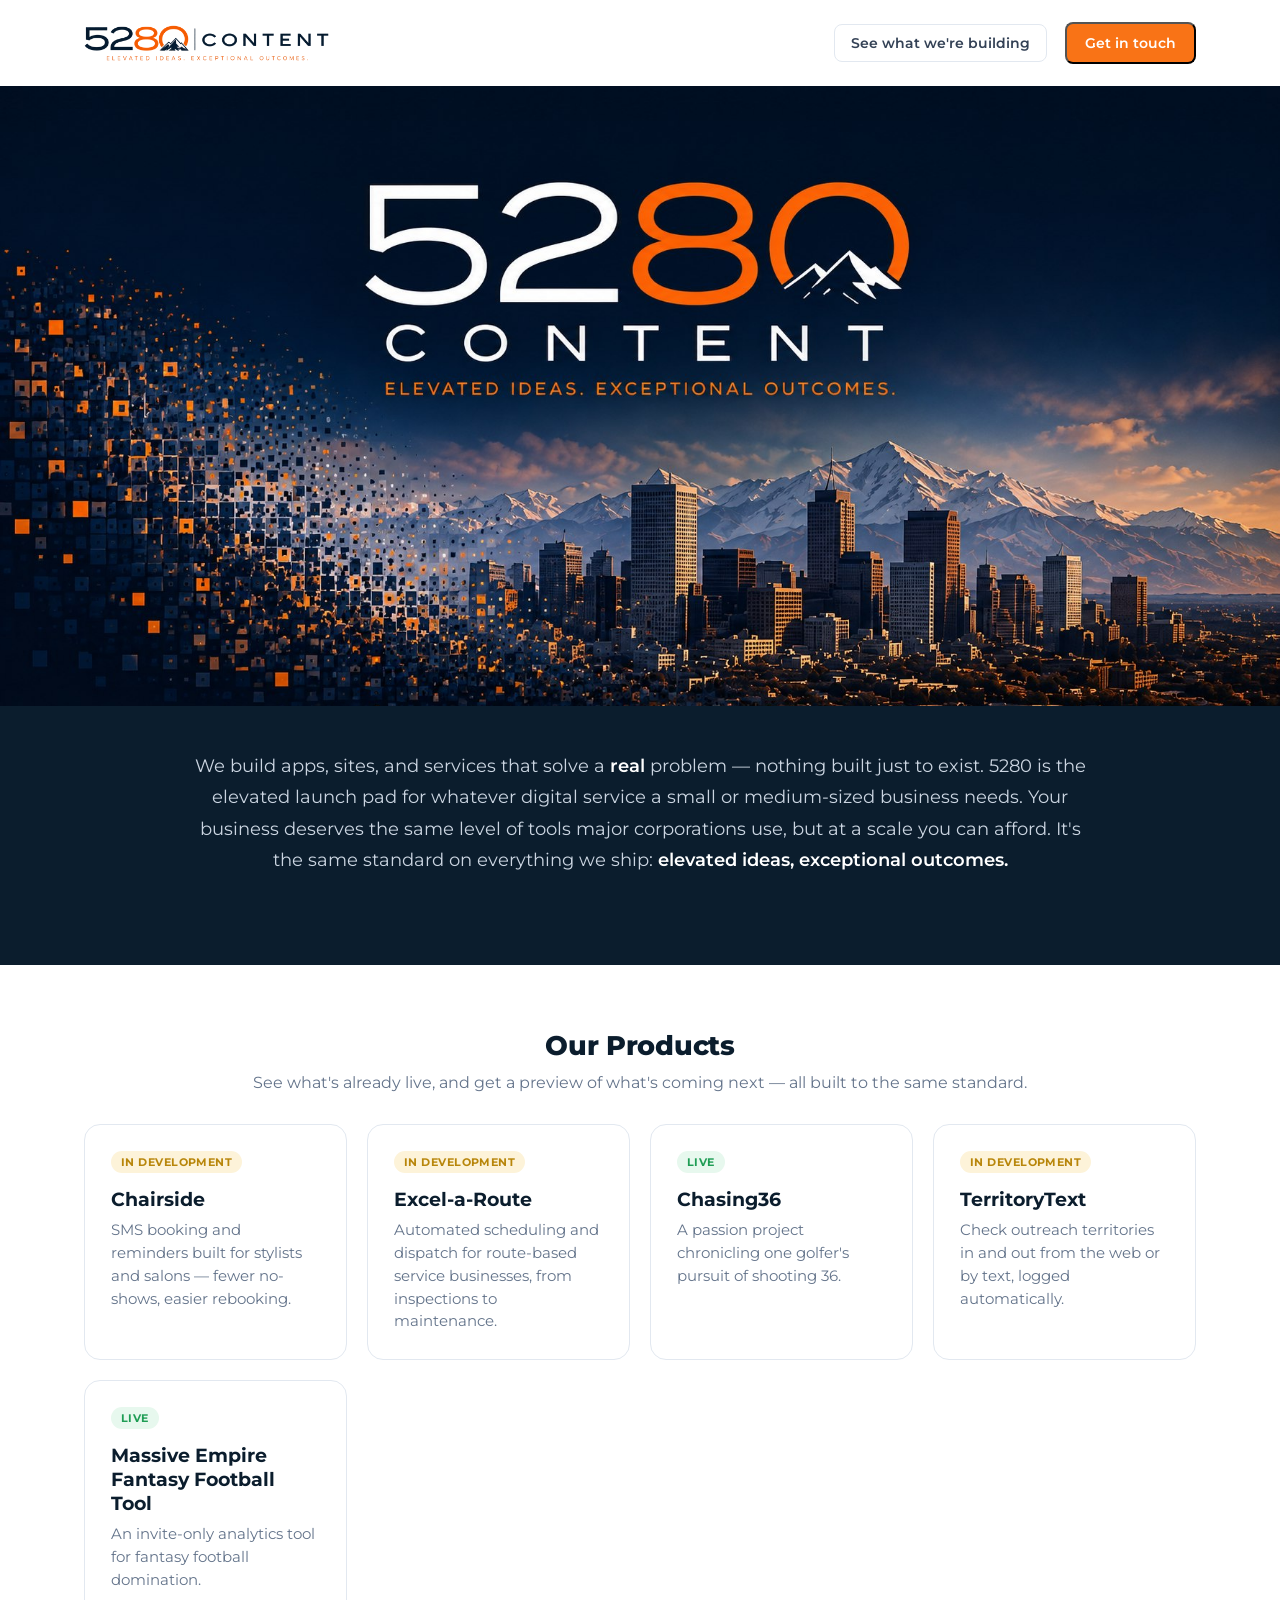
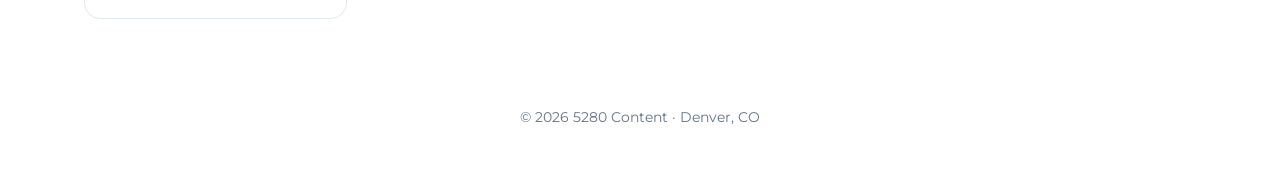
==== index.html @ d6ccccfb "Add files via upload" ====
<!DOCTYPE html>
<html lang="en">
<head>
<meta charset="UTF-8" />
<meta name="viewport" content="width=device-width, initial-scale=1.0" />
<title>5280 Content &middot; Elevated Ideas. Exceptional Outcomes.</title>
<meta name="description" content="5280 Content is situated in the mountains of Colorado USA. Our digital content studio builds it all. Apps, sites, graphic design and video, utilites and services that fill a real need." />
<link rel="icon" type="image/png" sizes="32x32" href="/assets/favicon-32.png" />
<link rel="icon" type="image/png" sizes="64x64" href="/assets/favicon-64.png" />
<link rel="icon" type="image/png" sizes="512x512" href="/assets/favicon-512.png" />
<link rel="apple-touch-icon" sizes="180x180" href="/assets/apple-touch-icon.png" />
<link rel="preconnect" href="https://fonts.googleapis.com" />
<link rel="preconnect" href="https://fonts.gstatic.com" crossorigin />
<link href="https://fonts.googleapis.com/css2?family=Montserrat:wght@400;500;600;700;800&display=swap" rel="stylesheet" />
<style>
  :root {
    --navy: #0b1d2d;
    --slate: #334155;
    --steel: #64748b;
    --light-gray: #e2e8f0;
    --orange: #f97316;
    --white: #ffffff;
    --bg: #ffffff;
    --surface: #ffffff;
    --border: var(--light-gray);
    --text: var(--navy);
    --muted: var(--steel);
    --accent: var(--orange);
    --accent-2: var(--slate);
    --pill-live: #1f9d55;
    --pill-live-bg: #e7f8ee;
    --pill-dev: #b8860b;
    --pill-dev-bg: #fdf3d9;
  }
  * { box-sizing: border-box; }
  body {
    margin: 0;
    background: var(--bg);
    color: var(--text);
    font-family: 'Montserrat', -apple-system, BlinkMacSystemFont, "Segoe UI", Roboto, Helvetica, Arial, sans-serif;
  }
  a { color: inherit; }
  .nav {
    display: flex;
    align-items: center;
    justify-content: space-between;
    max-width: 1160px;
    margin: 0 auto;
    padding: 22px 24px;
  }
  .brand {
    display: flex;
    align-items: center;
    text-decoration: none;
  }
  .brand img { height: 36px; width: auto; display: block; }
  .nav-links {
    display: flex;
    align-items: center;
    gap: 18px;
  }
  .nav a.secondary-link {
    text-decoration: none;
    font-size: 0.9rem;
    font-weight: 600;
    color: var(--slate);
    border: 1.5px solid var(--border);
    padding: 9px 16px;
    border-radius: 8px;
    transition: border-color 0.15s ease, color 0.15s ease;
  }
  .nav a.secondary-link:hover { color: var(--orange); border-color: var(--orange); }
  .nav a.cta,
  .nav button.cta {
    text-decoration: none;
    font-size: 0.9rem;
    font-weight: 600;
    color: var(--white);
    background: var(--orange);
    padding: 10px 18px;
    border-radius: 8px;
    transition: background 0.15s ease;
  }
  .nav a.cta:hover,
  .nav button.cta:hover { background: #e05f0f; }

  .hero-banner {
    width: 100%;
    background: var(--navy);
    line-height: 0;
  }
  .hero-banner img {
    width: 100%;
    max-height: 620px;
    object-fit: cover;
    object-position: center top;
    display: block;
  }
  .hero-copy {
    background: var(--navy);
    padding: 44px 24px 64px;
  }
  .hero-copy .inner {
    max-width: 900px;
    margin: 0 auto;
    text-align: center;
  }
  .hero-copy p {
    color: #cbd5e1;
    font-size: 1.15rem;
    font-weight: 400;
    line-height: 1.7;
    margin: 0 0 26px;
  }
  .hero-copy p strong {
    color: var(--white);
    font-weight: 600;
  }
  .hero-copy a.btn {
    display: inline-block;
    text-decoration: none;
    background: var(--orange);
    color: var(--white);
    font-weight: 600;
    padding: 14px 30px;
    border-radius: 10px;
    font-size: 1rem;
    transition: background 0.15s ease;
  }
  .hero-copy a.btn:hover { background: #e05f0f; }

  .section-heading {
    max-width: 1160px;
    margin: 64px auto 0;
    padding: 0 24px;
    text-align: center;
  }
  .section-heading h2 {
    font-size: 1.7rem;
    font-weight: 800;
    letter-spacing: -0.01em;
    margin: 0 0 10px;
  }
  .section-heading p {
    color: var(--muted);
    font-size: 1.02rem;
    margin: 0;
  }

  .grid {
    max-width: 1160px;
    margin: 32px auto 0;
    padding: 0 24px 90px;
    display: grid;
    grid-template-columns: repeat(auto-fit, minmax(260px, 1fr));
    gap: 20px;
  }
  a.card {
    display: block;
    background: var(--surface);
    border: 1px solid var(--border);
    border-radius: 16px;
    padding: 26px;
    text-decoration: none;
    color: var(--text);
    transition: transform 0.15s ease, box-shadow 0.15s ease, border-color 0.15s ease;
  }
  a.card:hover {
    transform: translateY(-3px);
    box-shadow: 0 12px 28px rgba(11, 29, 45, 0.1);
    border-color: #cbd5e1;
  }
  .pill {
    display: inline-block;
    font-size: 0.7rem;
    font-weight: 700;
    letter-spacing: 0.04em;
    text-transform: uppercase;
    padding: 4px 10px;
    border-radius: 999px;
    margin-bottom: 14px;
  }
  .pill.live { color: var(--pill-live); background: var(--pill-live-bg); }
  .pill.dev { color: var(--pill-dev); background: var(--pill-dev-bg); }
  .card h2 {
    margin: 0 0 8px;
    font-size: 1.2rem;
    font-weight: 700;
  }
  .card p {
    margin: 0;
    color: var(--muted);
    font-size: 0.95rem;
    line-height: 1.5;
    font-weight: 400;
  }
  footer {
    text-align: center;
    color: var(--muted);
    font-size: 0.85rem;
    padding: 0 24px 50px;
  }

  @media (max-width: 640px) {
    .nav { padding: 16px 20px; }
    .brand img { height: 28px; }
    .nav-links { gap: 10px; }
    .nav a.secondary-link { display: none; }
    .nav a.cta,
  .nav button.cta { padding: 8px 14px; font-size: 0.85rem; }
    .hero-banner img { max-height: 320px; }
    .hero-copy { padding: 32px 20px 44px; }
    .hero-copy p { font-size: 1rem; line-height: 1.6; }
    .hero-copy a.btn { padding: 12px 24px; font-size: 0.95rem; }
    .section-heading { margin: 44px auto 0; }
    .section-heading h2 { font-size: 1.4rem; }
    .grid { margin: 24px auto 0; padding: 0 20px 60px; gap: 14px; }
    a.card { padding: 20px; }
  }

  .contact-overlay {
    position: fixed;
    inset: 0;
    background: rgba(11, 29, 45, 0.55);
    display: flex;
    align-items: center;
    justify-content: center;
    padding: 20px;
    z-index: 100;
  }
  .contact-overlay[hidden] { display: none; }
  .contact-modal-box {
    background: var(--white);
    border-radius: 16px;
    max-width: 420px;
    width: 100%;
    padding: 28px;
    position: relative;
    box-shadow: 0 20px 60px rgba(11, 29, 45, 0.35);
  }
  .contact-close {
    position: absolute;
    top: 14px;
    right: 14px;
    border: none;
    background: none;
    font-size: 1.5rem;
    line-height: 1;
    cursor: pointer;
    color: var(--muted);
    padding: 4px;
  }
  .contact-modal-box h3 {
    margin: 0 0 6px;
    font-size: 1.25rem;
    color: var(--navy);
  }
  .contact-sub {
    color: var(--muted);
    font-size: 0.92rem;
    margin: 0 0 18px;
    line-height: 1.5;
  }
  #contactForm label {
    display: block;
    font-size: 0.85rem;
    font-weight: 600;
    color: var(--slate);
    margin-bottom: 14px;
  }
  #contactForm input[type="text"],
  #contactForm input[type="email"],
  #contactForm textarea {
    display: block;
    width: 100%;
    margin-top: 6px;
    padding: 10px 12px;
    border: 1px solid var(--border);
    border-radius: 8px;
    font-family: inherit;
    font-size: 0.95rem;
    box-sizing: border-box;
    color: var(--navy);
  }
  #contactForm textarea { resize: vertical; }
  .contact-submit {
    width: 100%;
    border: none;
    cursor: pointer;
    margin-top: 4px;
    font-family: inherit;
    position: relative;
  }
  .contact-submit.is-loading {
    color: transparent;
    pointer-events: none;
  }
  .contact-submit.is-loading::after {
    content: '';
    position: absolute;
    top: 50%;
    left: 50%;
    width: 16px;
    height: 16px;
    margin: -8px 0 0 -8px;
    border: 2px solid rgba(255, 255, 255, 0.4);
    border-top-color: #fff;
    border-radius: 50%;
    animation: contact-spin 0.7s linear infinite;
  }
  @keyframes contact-spin {
    to { transform: rotate(360deg); }
  }
  .contact-status {
    min-height: 1.2em;
    font-size: 0.88rem;
    margin: 10px 0 0;
  }
  .contact-status.ok { color: #1f9d55; }
  .contact-status.err { color: #c0392b; }
  button.cta,
  button.btn {
    font-family: inherit;
    -webkit-appearance: none;
    appearance: none;
  }
  .hp-field {
    position: absolute !important;
    left: -9999px !important;
    width: 1px;
    height: 1px;
    overflow: hidden;
  }
</style>
</head>
<body>
  <div class="nav">
    <a class="brand" href="/"><img src="/assets/logo-nav.png" alt="5280 Content" /></a>
    <div class="nav-links">
      <a class="secondary-link" href="#products">See what we're building</a>
      <button type="button" class="cta" onclick="openContactModal('homepage')">Get in touch</button>
    </div>
  </div>

  <div class="hero-banner">
    <img src="/assets/hero.jpg" alt="5280 Content &mdash; Elevated Ideas. Exceptional Outcomes. Denver skyline at dusk." />
  </div>
  <div class="hero-copy">
    <div class="inner">
      <p>We build apps, sites, and services that solve a <strong>real</strong> problem &mdash; nothing built just to exist. 5280 is the elevated launch pad for whatever digital service a small or medium-sized business needs. Your business deserves the same level of tools major corporations use, but at a scale you can afford. It's the same standard on everything we ship: <strong>elevated ideas, exceptional outcomes.</strong></p>
    </div>
  </div>

  <div class="section-heading">
    <h2>Our Products</h2>
    <p>See what's already live, and get a preview of what's coming next &mdash; all built to the same standard.</p>
  </div>

  <div class="grid" id="products">
    <a class="card" href="/products/chairside.html">
      <span class="pill dev">In Development</span>
      <h2>Chairside</h2>
      <p>SMS booking and reminders built for stylists and salons &mdash; fewer no-shows, easier rebooking.</p>
    </a>

    <a class="card" href="/products/excel-a-route.html">
      <span class="pill dev">In Development</span>
      <h2>Excel-a-Route</h2>
      <p>Automated scheduling and dispatch for route-based service businesses, from inspections to maintenance.</p>
    </a>

    <a class="card" href="/products/chasing36.html">
      <span class="pill live">Live</span>
      <h2>Chasing36</h2>
      <p>A passion project chronicling one golfer's pursuit of shooting 36.</p>
    </a>

    <a class="card" href="/products/territory-text.html">
      <span class="pill dev">In Development</span>
      <h2>TerritoryText</h2>
      <p>Check outreach territories in and out from the web or by text, logged automatically.</p>
    </a>

    <a class="card" href="/massiveempirefantasyfootball.html">
      <span class="pill live">Live</span>
      <h2>Massive Empire Fantasy Football Tool</h2>
      <p>An invite-only analytics tool for fantasy football domination.</p>
    </a>
  </div>

  <footer>&copy; 2026 5280 Content &middot; Denver, CO</footer>

  <div class="contact-overlay" id="contactOverlay" hidden>
    <div class="contact-modal-box" role="dialog" aria-modal="true" aria-labelledby="contactTitle">
      <button type="button" class="contact-close" aria-label="Close" onclick="closeContactModal()">&times;</button>
      <h3 id="contactTitle">Get in touch</h3>
      <p class="contact-sub">Tell us a bit about what you need &mdash; we'll follow up by email.</p>
      <form id="contactForm">
        <input type="hidden" name="source" id="contactSource" value="" />
        <input type="text" name="website" id="contactHoneypot" class="hp-field" tabindex="-1" autocomplete="off" />
        <label>Name
          <input type="text" name="name" required />
        </label>
        <label>Email
          <input type="email" name="email" required />
        </label>
        <label>Message
          <textarea name="message" rows="4" required></textarea>
        </label>
        <button type="submit" class="btn contact-submit">Send message</button>
        <p class="contact-status" id="contactStatus" aria-live="polite"></p>
      </form>
    </div>
  </div>

  <script>
    function openContactModal(source) {
      document.getElementById('contactSource').value = source;
      document.getElementById('contactOverlay').hidden = false;
    }
    function closeContactModal() {
      document.getElementById('contactOverlay').hidden = true;
    }
    document.getElementById('contactOverlay').addEventListener('click', function (e) {
      if (e.target === this) closeContactModal();
    });
    document.addEventListener('keydown', function (e) {
      if (e.key === 'Escape') closeContactModal();
    });
    document.getElementById('contactForm').addEventListener('submit', async function (e) {
      e.preventDefault();
      const form = e.target;
      const statusEl = document.getElementById('contactStatus');
      const btn = form.querySelector('.contact-submit');
      const payload = {
        name: form.name.value.trim(),
        email: form.email.value.trim(),
        message: form.message.value.trim(),
        source: form.source.value,
        website: form.website.value,
      };
      btn.disabled = true;
      btn.classList.add('is-loading');
      statusEl.textContent = 'Sending your message...';
      statusEl.className = 'contact-status';

      const controller = new AbortController();
      const timeoutId = setTimeout(() => controller.abort(), 15000);

      try {
        const res = await fetch('/api/contact', {
          method: 'POST',
          headers: { 'Content-Type': 'application/json' },
          body: JSON.stringify(payload),
          signal: controller.signal,
        });
        clearTimeout(timeoutId);
        if (!res.ok) throw new Error('Request failed');
        statusEl.textContent = "Thanks \u2014 we'll get back to you soon.";
        statusEl.className = 'contact-status ok';
        form.reset();
        btn.classList.remove('is-loading');
        btn.disabled = false;
        setTimeout(closeContactModal, 1800);
      } catch (err) {
        clearTimeout(timeoutId);
        const timedOut = err && err.name === 'AbortError';
        statusEl.textContent = timedOut
          ? 'This is taking longer than expected \u2014 please try again in a moment, or email hello@5280content.com directly.'
          : 'Something went wrong \u2014 please try again, or email hello@5280content.com directly.';
        statusEl.className = 'contact-status err';
        btn.disabled = false;
        btn.classList.remove('is-loading');
      }
    });
  </script>
</body>
</html>
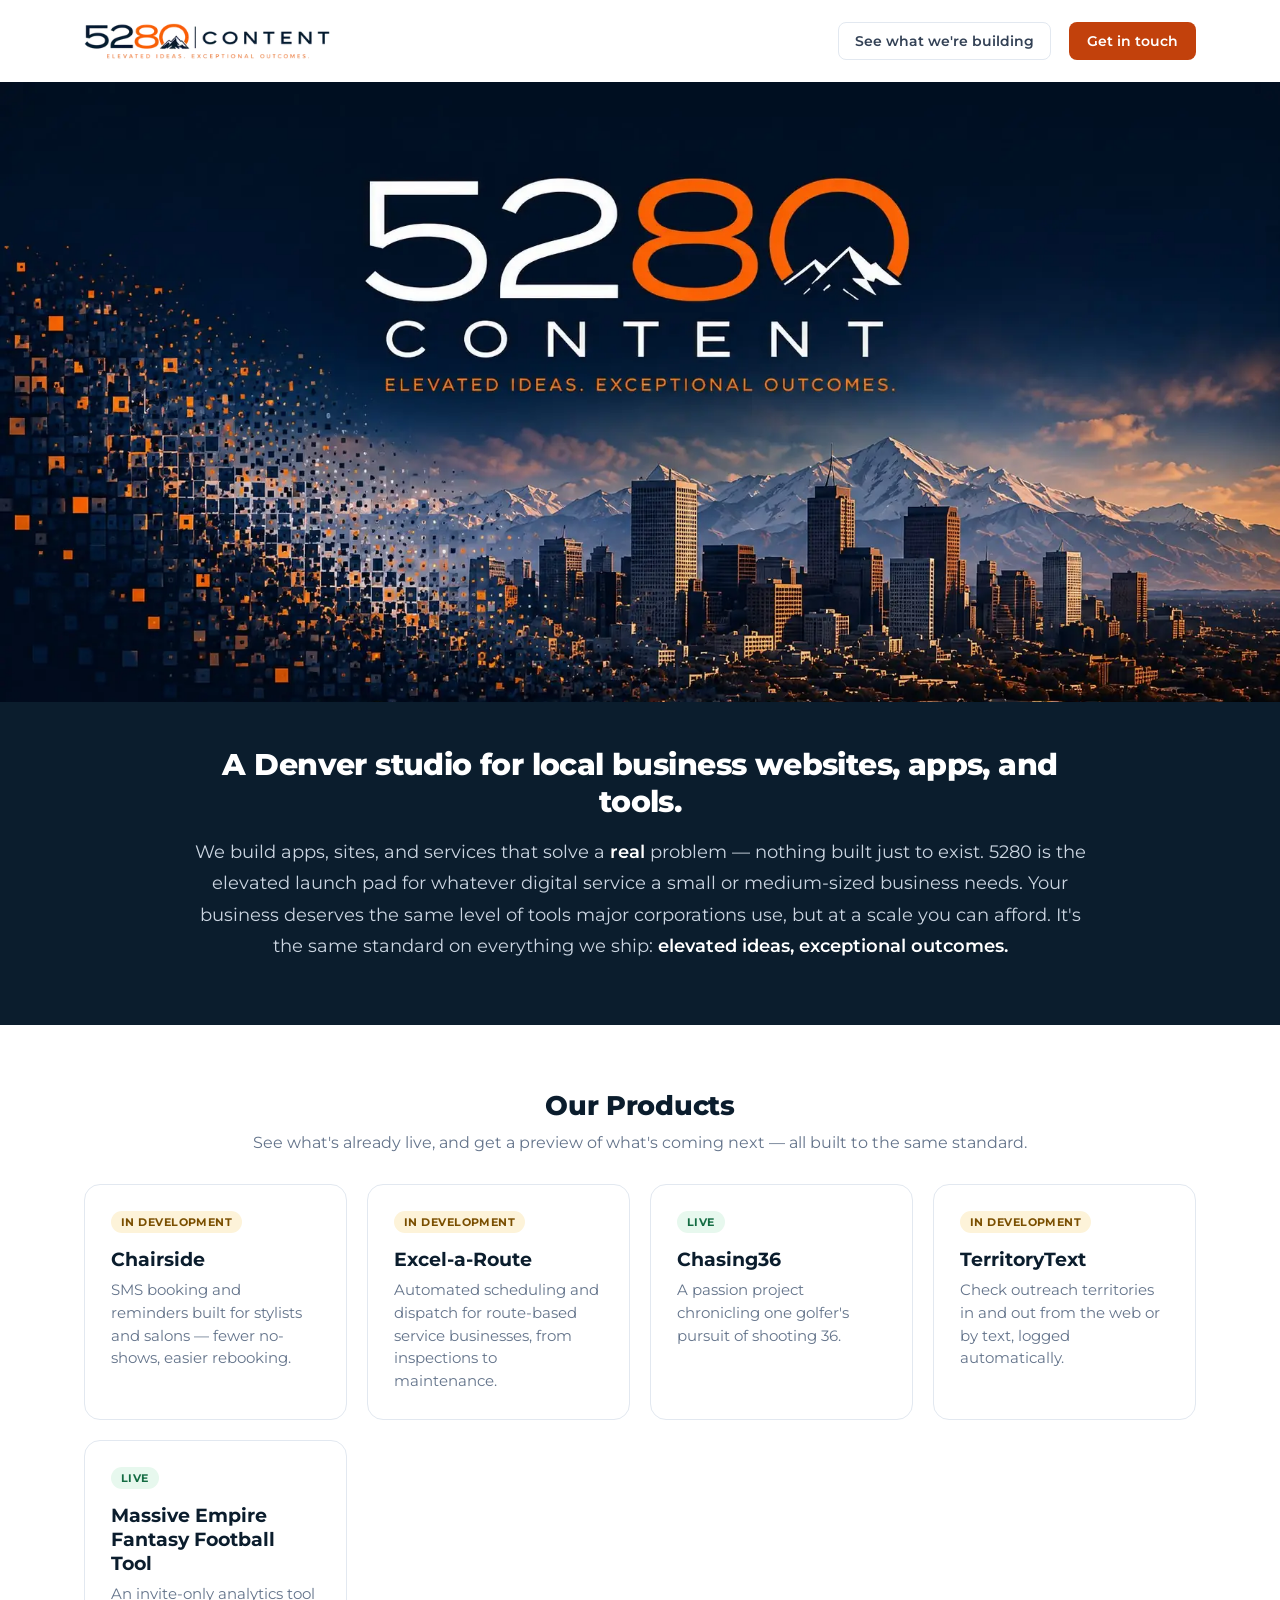
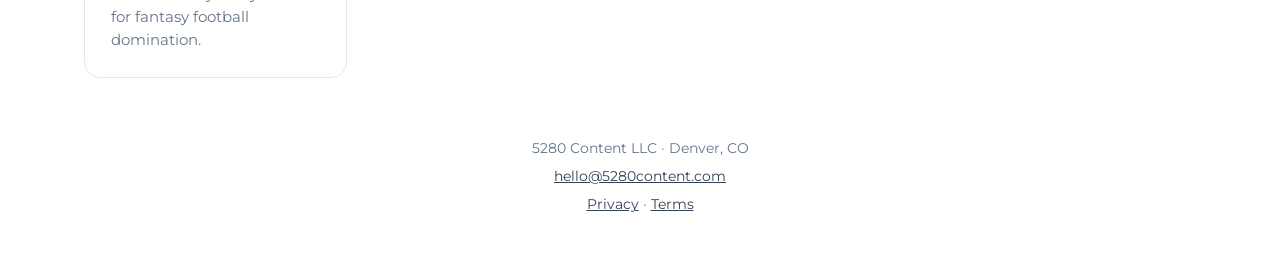
==== commit 4d0aab16: "Add privacy and terms pages, and fix crawl, speed, and contrast. Publish /privacy and /terms for 528" ====
--- a/index.html
+++ b/index.html
@@ -3,339 +3,55 @@
 <head>
 <meta charset="UTF-8" />
 <meta name="viewport" content="width=device-width, initial-scale=1.0" />
-<title>5280 Content &middot; Elevated Ideas. Exceptional Outcomes.</title>
-<meta name="description" content="5280 Content is situated in the mountains of Colorado USA. Our digital content studio builds it all. Apps, sites, graphic design and video, utilites and services that fill a real need." />
+<title>5280 Content · Denver studio for websites, apps, and tools</title>
+<meta name="description" content="5280 Content LLC is a Denver, CO studio. We build websites, apps, and tools for local businesses in Colorado." />
+<link rel="canonical" href="https://www.5280content.com/" />
+<meta property="og:title" content="5280 Content · Denver studio for websites, apps, and tools" />
+<meta property="og:description" content="5280 Content LLC is a Denver, CO studio. We build websites, apps, and tools for local businesses in Colorado." />
+<meta property="og:type" content="website" />
+<meta property="og:url" content="https://www.5280content.com/" />
+<meta property="og:site_name" content="5280 Content" />
+<meta property="og:image" content="https://www.5280content.com/assets/opt/og.5801524d.jpg" />
+<meta property="og:image:width" content="1200" />
+<meta property="og:image:height" content="630" />
+<meta property="og:image:alt" content="5280 Content logo over the Denver skyline and mountains." />
+<meta name="twitter:card" content="summary_large_image" />
+<meta name="twitter:title" content="5280 Content · Denver studio for websites, apps, and tools" />
+<meta name="twitter:description" content="5280 Content LLC is a Denver, CO studio. We build websites, apps, and tools for local businesses in Colorado." />
+<meta name="twitter:image" content="https://www.5280content.com/assets/opt/og.5801524d.jpg" />
 <link rel="icon" type="image/png" sizes="32x32" href="/assets/favicon-32.png" />
 <link rel="icon" type="image/png" sizes="64x64" href="/assets/favicon-64.png" />
 <link rel="icon" type="image/png" sizes="512x512" href="/assets/favicon-512.png" />
 <link rel="apple-touch-icon" sizes="180x180" href="/assets/apple-touch-icon.png" />
-<link rel="preconnect" href="https://fonts.googleapis.com" />
-<link rel="preconnect" href="https://fonts.gstatic.com" crossorigin />
-<link href="https://fonts.googleapis.com/css2?family=Montserrat:wght@400;500;600;700;800&display=swap" rel="stylesheet" />
-<style>
-  :root {
-    --navy: #0b1d2d;
-    --slate: #334155;
-    --steel: #64748b;
-    --light-gray: #e2e8f0;
-    --orange: #f97316;
-    --white: #ffffff;
-    --bg: #ffffff;
-    --surface: #ffffff;
-    --border: var(--light-gray);
-    --text: var(--navy);
-    --muted: var(--steel);
-    --accent: var(--orange);
-    --accent-2: var(--slate);
-    --pill-live: #1f9d55;
-    --pill-live-bg: #e7f8ee;
-    --pill-dev: #b8860b;
-    --pill-dev-bg: #fdf3d9;
-  }
-  * { box-sizing: border-box; }
-  body {
-    margin: 0;
-    background: var(--bg);
-    color: var(--text);
-    font-family: 'Montserrat', -apple-system, BlinkMacSystemFont, "Segoe UI", Roboto, Helvetica, Arial, sans-serif;
-  }
-  a { color: inherit; }
-  .nav {
-    display: flex;
-    align-items: center;
-    justify-content: space-between;
-    max-width: 1160px;
-    margin: 0 auto;
-    padding: 22px 24px;
-  }
-  .brand {
-    display: flex;
-    align-items: center;
-    text-decoration: none;
-  }
-  .brand img { height: 36px; width: auto; display: block; }
-  .nav-links {
-    display: flex;
-    align-items: center;
-    gap: 18px;
-  }
-  .nav a.secondary-link {
-    text-decoration: none;
-    font-size: 0.9rem;
-    font-weight: 600;
-    color: var(--slate);
-    border: 1.5px solid var(--border);
-    padding: 9px 16px;
-    border-radius: 8px;
-    transition: border-color 0.15s ease, color 0.15s ease;
-  }
-  .nav a.secondary-link:hover { color: var(--orange); border-color: var(--orange); }
-  .nav a.cta,
-  .nav button.cta {
-    text-decoration: none;
-    font-size: 0.9rem;
-    font-weight: 600;
-    color: var(--white);
-    background: var(--orange);
-    padding: 10px 18px;
-    border-radius: 8px;
-    transition: background 0.15s ease;
-  }
-  .nav a.cta:hover,
-  .nav button.cta:hover { background: #e05f0f; }
-
-  .hero-banner {
-    width: 100%;
-    background: var(--navy);
-    line-height: 0;
-  }
-  .hero-banner img {
-    width: 100%;
-    max-height: 620px;
-    object-fit: cover;
-    object-position: center top;
-    display: block;
-  }
-  .hero-copy {
-    background: var(--navy);
-    padding: 44px 24px 64px;
-  }
-  .hero-copy .inner {
-    max-width: 900px;
-    margin: 0 auto;
-    text-align: center;
-  }
-  .hero-copy p {
-    color: #cbd5e1;
-    font-size: 1.15rem;
-    font-weight: 400;
-    line-height: 1.7;
-    margin: 0 0 26px;
-  }
-  .hero-copy p strong {
-    color: var(--white);
-    font-weight: 600;
-  }
-  .hero-copy a.btn {
-    display: inline-block;
-    text-decoration: none;
-    background: var(--orange);
-    color: var(--white);
-    font-weight: 600;
-    padding: 14px 30px;
-    border-radius: 10px;
-    font-size: 1rem;
-    transition: background 0.15s ease;
-  }
-  .hero-copy a.btn:hover { background: #e05f0f; }
-
-  .section-heading {
-    max-width: 1160px;
-    margin: 64px auto 0;
-    padding: 0 24px;
-    text-align: center;
-  }
-  .section-heading h2 {
-    font-size: 1.7rem;
-    font-weight: 800;
-    letter-spacing: -0.01em;
-    margin: 0 0 10px;
-  }
-  .section-heading p {
-    color: var(--muted);
-    font-size: 1.02rem;
-    margin: 0;
-  }
-
-  .grid {
-    max-width: 1160px;
-    margin: 32px auto 0;
-    padding: 0 24px 90px;
-    display: grid;
-    grid-template-columns: repeat(auto-fit, minmax(260px, 1fr));
-    gap: 20px;
-  }
-  a.card {
-    display: block;
-    background: var(--surface);
-    border: 1px solid var(--border);
-    border-radius: 16px;
-    padding: 26px;
-    text-decoration: none;
-    color: var(--text);
-    transition: transform 0.15s ease, box-shadow 0.15s ease, border-color 0.15s ease;
-  }
-  a.card:hover {
-    transform: translateY(-3px);
-    box-shadow: 0 12px 28px rgba(11, 29, 45, 0.1);
-    border-color: #cbd5e1;
-  }
-  .pill {
-    display: inline-block;
-    font-size: 0.7rem;
-    font-weight: 700;
-    letter-spacing: 0.04em;
-    text-transform: uppercase;
-    padding: 4px 10px;
-    border-radius: 999px;
-    margin-bottom: 14px;
-  }
-  .pill.live { color: var(--pill-live); background: var(--pill-live-bg); }
-  .pill.dev { color: var(--pill-dev); background: var(--pill-dev-bg); }
-  .card h2 {
-    margin: 0 0 8px;
-    font-size: 1.2rem;
-    font-weight: 700;
-  }
-  .card p {
-    margin: 0;
-    color: var(--muted);
-    font-size: 0.95rem;
-    line-height: 1.5;
-    font-weight: 400;
-  }
-  footer {
-    text-align: center;
-    color: var(--muted);
-    font-size: 0.85rem;
-    padding: 0 24px 50px;
-  }
-
-  @media (max-width: 640px) {
-    .nav { padding: 16px 20px; }
-    .brand img { height: 28px; }
-    .nav-links { gap: 10px; }
-    .nav a.secondary-link { display: none; }
-    .nav a.cta,
-  .nav button.cta { padding: 8px 14px; font-size: 0.85rem; }
-    .hero-banner img { max-height: 320px; }
-    .hero-copy { padding: 32px 20px 44px; }
-    .hero-copy p { font-size: 1rem; line-height: 1.6; }
-    .hero-copy a.btn { padding: 12px 24px; font-size: 0.95rem; }
-    .section-heading { margin: 44px auto 0; }
-    .section-heading h2 { font-size: 1.4rem; }
-    .grid { margin: 24px auto 0; padding: 0 20px 60px; gap: 14px; }
-    a.card { padding: 20px; }
-  }
-
-  .contact-overlay {
-    position: fixed;
-    inset: 0;
-    background: rgba(11, 29, 45, 0.55);
-    display: flex;
-    align-items: center;
-    justify-content: center;
-    padding: 20px;
-    z-index: 100;
-  }
-  .contact-overlay[hidden] { display: none; }
-  .contact-modal-box {
-    background: var(--white);
-    border-radius: 16px;
-    max-width: 420px;
-    width: 100%;
-    padding: 28px;
-    position: relative;
-    box-shadow: 0 20px 60px rgba(11, 29, 45, 0.35);
-  }
-  .contact-close {
-    position: absolute;
-    top: 14px;
-    right: 14px;
-    border: none;
-    background: none;
-    font-size: 1.5rem;
-    line-height: 1;
-    cursor: pointer;
-    color: var(--muted);
-    padding: 4px;
-  }
-  .contact-modal-box h3 {
-    margin: 0 0 6px;
-    font-size: 1.25rem;
-    color: var(--navy);
-  }
-  .contact-sub {
-    color: var(--muted);
-    font-size: 0.92rem;
-    margin: 0 0 18px;
-    line-height: 1.5;
-  }
-  #contactForm label {
-    display: block;
-    font-size: 0.85rem;
-    font-weight: 600;
-    color: var(--slate);
-    margin-bottom: 14px;
-  }
-  #contactForm input[type="text"],
-  #contactForm input[type="email"],
-  #contactForm textarea {
-    display: block;
-    width: 100%;
-    margin-top: 6px;
-    padding: 10px 12px;
-    border: 1px solid var(--border);
-    border-radius: 8px;
-    font-family: inherit;
-    font-size: 0.95rem;
-    box-sizing: border-box;
-    color: var(--navy);
-  }
-  #contactForm textarea { resize: vertical; }
-  .contact-submit {
-    width: 100%;
-    border: none;
-    cursor: pointer;
-    margin-top: 4px;
-    font-family: inherit;
-    position: relative;
-  }
-  .contact-submit.is-loading {
-    color: transparent;
-    pointer-events: none;
-  }
-  .contact-submit.is-loading::after {
-    content: '';
-    position: absolute;
-    top: 50%;
-    left: 50%;
-    width: 16px;
-    height: 16px;
-    margin: -8px 0 0 -8px;
-    border: 2px solid rgba(255, 255, 255, 0.4);
-    border-top-color: #fff;
-    border-radius: 50%;
-    animation: contact-spin 0.7s linear infinite;
-  }
-  @keyframes contact-spin {
-    to { transform: rotate(360deg); }
-  }
-  .contact-status {
-    min-height: 1.2em;
-    font-size: 0.88rem;
-    margin: 10px 0 0;
-  }
-  .contact-status.ok { color: #1f9d55; }
-  .contact-status.err { color: #c0392b; }
-  button.cta,
-  button.btn {
-    font-family: inherit;
-    -webkit-appearance: none;
-    appearance: none;
-  }
-  .hp-field {
-    position: absolute !important;
-    left: -9999px !important;
-    width: 1px;
-    height: 1px;
-    overflow: hidden;
-  }
-</style>
+<link rel="preload" as="image" type="image/webp" href="/assets/opt/hero-800.e86d4c15.webp" imagesrcset="/assets/opt/hero-800.e86d4c15.webp 800w, /assets/opt/hero-1200.ee1c9604.webp 1200w, /assets/opt/hero-1779.bc72183e.webp 1779w" imagesizes="100vw" fetchpriority="high" />
+<link rel="stylesheet" href="/assets/opt/site.3dcfa032.css" />
+<script type="application/ld+json">
+{
+  "@context": "https://schema.org",
+  "@type": ["Organization", "LocalBusiness"],
+  "@id": "https://www.5280content.com/#organization",
+  "name": "5280 Content",
+  "legalName": "5280 Content LLC",
+  "url": "https://www.5280content.com/",
+  "logo": "https://www.5280content.com/assets/opt/logo-491.4fd0b026.webp",
+  "image": "https://www.5280content.com/assets/opt/og.5801524d.jpg",
+  "email": "hello@5280content.com",
+  "address": {
+    "@type": "PostalAddress",
+    "addressLocality": "Denver",
+    "addressRegion": "CO",
+    "addressCountry": "US"
+  },
+  "areaServed": [
+    { "@type": "City", "name": "Denver" },
+    { "@type": "AdministrativeArea", "name": "Colorado" }
+  ]
+}
+</script>
 </head>
 <body>
   <div class="nav">
-    <a class="brand" href="/"><img src="/assets/logo-nav.png" alt="5280 Content" /></a>
+    <a class="brand" href="/"><img src="/assets/opt/logo-491.4fd0b026.webp" srcset="/assets/opt/logo-334.3a35d26b.webp 334w, /assets/opt/logo-491.4fd0b026.webp 491w" sizes="(max-width: 640px) 190px, 245px" alt="5280 Content" width="491" height="72" /></a>
     <div class="nav-links">
       <a class="secondary-link" href="#products">See what we're building</a>
       <button type="button" class="cta" onclick="openContactModal('homepage')">Get in touch</button>
@@ -343,10 +59,14 @@
   </div>
 
   <div class="hero-banner">
-    <img src="/assets/hero.jpg" alt="5280 Content &mdash; Elevated Ideas. Exceptional Outcomes. Denver skyline at dusk." />
+    <picture>
+      <source type="image/webp" srcset="/assets/opt/hero-800.e86d4c15.webp 800w, /assets/opt/hero-1200.ee1c9604.webp 1200w, /assets/opt/hero-1779.bc72183e.webp 1779w" sizes="100vw" />
+      <img src="/assets/opt/hero-1200.df7bb180.jpg" srcset="/assets/opt/hero-800.b073a633.jpg 800w, /assets/opt/hero-1200.df7bb180.jpg 1200w, /assets/opt/hero-1779.cbdc205c.jpg 1779w" sizes="100vw" width="1779" height="884" alt="5280 Content logo over the Denver skyline and mountains." fetchpriority="high" />
+    </picture>
   </div>
   <div class="hero-copy">
     <div class="inner">
+      <h1>A Denver studio for local business websites, apps, and tools.</h1>
       <p>We build apps, sites, and services that solve a <strong>real</strong> problem &mdash; nothing built just to exist. 5280 is the elevated launch pad for whatever digital service a small or medium-sized business needs. Your business deserves the same level of tools major corporations use, but at a scale you can afford. It's the same standard on everything we ship: <strong>elevated ideas, exceptional outcomes.</strong></p>
     </div>
   </div>
@@ -359,36 +79,40 @@
   <div class="grid" id="products">
     <a class="card" href="/products/chairside.html">
       <span class="pill dev">In Development</span>
-      <h2>Chairside</h2>
+      <h3>Chairside</h3>
       <p>SMS booking and reminders built for stylists and salons &mdash; fewer no-shows, easier rebooking.</p>
     </a>
 
     <a class="card" href="/products/excel-a-route.html">
       <span class="pill dev">In Development</span>
-      <h2>Excel-a-Route</h2>
+      <h3>Excel-a-Route</h3>
       <p>Automated scheduling and dispatch for route-based service businesses, from inspections to maintenance.</p>
     </a>
 
     <a class="card" href="/products/chasing36.html">
       <span class="pill live">Live</span>
-      <h2>Chasing36</h2>
+      <h3>Chasing36</h3>
       <p>A passion project chronicling one golfer's pursuit of shooting 36.</p>
     </a>
 
     <a class="card" href="/products/territory-text.html">
       <span class="pill dev">In Development</span>
-      <h2>TerritoryText</h2>
+      <h3>TerritoryText</h3>
       <p>Check outreach territories in and out from the web or by text, logged automatically.</p>
     </a>
 
-    <a class="card" href="/massiveempirefantasyfootball.html">
+    <a class="card" href="https://massiveempire.win/">
       <span class="pill live">Live</span>
-      <h2>Massive Empire Fantasy Football Tool</h2>
+      <h3>Massive Empire Fantasy Football Tool</h3>
       <p>An invite-only analytics tool for fantasy football domination.</p>
     </a>
   </div>
 
-  <footer>&copy; 2026 5280 Content &middot; Denver, CO</footer>
+  <footer>
+    <p>5280 Content LLC · Denver, CO</p>
+    <p><a href="mailto:hello@5280content.com">hello@5280content.com</a></p>
+    <p><a href="/privacy">Privacy</a> · <a href="/terms">Terms</a></p>
+  </footer>
 
   <div class="contact-overlay" id="contactOverlay" hidden>
     <div class="contact-modal-box" role="dialog" aria-modal="true" aria-labelledby="contactTitle">
@@ -397,12 +121,12 @@
       <p class="contact-sub">Tell us a bit about what you need &mdash; we'll follow up by email.</p>
       <form id="contactForm">
         <input type="hidden" name="source" id="contactSource" value="" />
-        <input type="text" name="website" id="contactHoneypot" class="hp-field" tabindex="-1" autocomplete="off" />
+        <input type="text" name="website" id="contactHoneypot" class="hp-field" tabindex="-1" autocomplete="off" aria-hidden="true" />
         <label>Name
-          <input type="text" name="name" required />
+          <input type="text" name="name" autocomplete="name" required />
         </label>
         <label>Email
-          <input type="email" name="email" required />
+          <input type="email" name="email" autocomplete="email" required />
         </label>
         <label>Message
           <textarea name="message" rows="4" required></textarea>
@@ -412,67 +136,6 @@
       </form>
     </div>
   </div>
-
-  <script>
-    function openContactModal(source) {
-      document.getElementById('contactSource').value = source;
-      document.getElementById('contactOverlay').hidden = false;
-    }
-    function closeContactModal() {
-      document.getElementById('contactOverlay').hidden = true;
-    }
-    document.getElementById('contactOverlay').addEventListener('click', function (e) {
-      if (e.target === this) closeContactModal();
-    });
-    document.addEventListener('keydown', function (e) {
-      if (e.key === 'Escape') closeContactModal();
-    });
-    document.getElementById('contactForm').addEventListener('submit', async function (e) {
-      e.preventDefault();
-      const form = e.target;
-      const statusEl = document.getElementById('contactStatus');
-      const btn = form.querySelector('.contact-submit');
-      const payload = {
-        name: form.name.value.trim(),
-        email: form.email.value.trim(),
-        message: form.message.value.trim(),
-        source: form.source.value,
-        website: form.website.value,
-      };
-      btn.disabled = true;
-      btn.classList.add('is-loading');
-      statusEl.textContent = 'Sending your message...';
-      statusEl.className = 'contact-status';
-
-      const controller = new AbortController();
-      const timeoutId = setTimeout(() => controller.abort(), 15000);
-
-      try {
-        const res = await fetch('/api/contact', {
-          method: 'POST',
-          headers: { 'Content-Type': 'application/json' },
-          body: JSON.stringify(payload),
-          signal: controller.signal,
-        });
-        clearTimeout(timeoutId);
-        if (!res.ok) throw new Error('Request failed');
-        statusEl.textContent = "Thanks \u2014 we'll get back to you soon.";
-        statusEl.className = 'contact-status ok';
-        form.reset();
-        btn.classList.remove('is-loading');
-        btn.disabled = false;
-        setTimeout(closeContactModal, 1800);
-      } catch (err) {
-        clearTimeout(timeoutId);
-        const timedOut = err && err.name === 'AbortError';
-        statusEl.textContent = timedOut
-          ? 'This is taking longer than expected \u2014 please try again in a moment, or email hello@5280content.com directly.'
-          : 'Something went wrong \u2014 please try again, or email hello@5280content.com directly.';
-        statusEl.className = 'contact-status err';
-        btn.disabled = false;
-        btn.classList.remove('is-loading');
-      }
-    });
-  </script>
+  <script src="/assets/opt/contact.840a5b97.js"></script>
 </body>
 </html>
--- a/assets/opt/site.3dcfa032.css
+++ b/assets/opt/site.3dcfa032.css
@@ -0,0 +1,466 @@
+@font-face {
+  font-family: Montserrat;
+  font-style: normal;
+  font-weight: 400;
+  font-display: swap;
+  src: url("/assets/fonts/montserrat-latin-400.e66bcd27.woff2") format("woff2");
+  unicode-range: U+0000-00FF, U+0131, U+0152-0153, U+02BB-02BC, U+02C6, U+02DA, U+02DC, U+0304, U+0308, U+0329, U+2000-206F, U+20AC, U+2122, U+2191, U+2193, U+2212, U+2215, U+FEFF, U+FFFD;
+}
+@font-face {
+  font-family: Montserrat;
+  font-style: normal;
+  font-weight: 600;
+  font-display: swap;
+  src: url("/assets/fonts/montserrat-latin-600.d857325c.woff2") format("woff2");
+  unicode-range: U+0000-00FF, U+0131, U+0152-0153, U+02BB-02BC, U+02C6, U+02DA, U+02DC, U+0304, U+0308, U+0329, U+2000-206F, U+20AC, U+2122, U+2191, U+2193, U+2212, U+2215, U+FEFF, U+FFFD;
+}
+@font-face {
+  font-family: Montserrat;
+  font-style: normal;
+  font-weight: 700;
+  font-display: swap;
+  src: url("/assets/fonts/montserrat-latin-700.f9d9e65b.woff2") format("woff2");
+  unicode-range: U+0000-00FF, U+0131, U+0152-0153, U+02BB-02BC, U+02C6, U+02DA, U+02DC, U+0304, U+0308, U+0329, U+2000-206F, U+20AC, U+2122, U+2191, U+2193, U+2212, U+2215, U+FEFF, U+FFFD;
+}
+@font-face {
+  font-family: Montserrat;
+  font-style: normal;
+  font-weight: 800;
+  font-display: swap;
+  src: url("/assets/fonts/montserrat-latin-800.ba826fb8.woff2") format("woff2");
+  unicode-range: U+0000-00FF, U+0131, U+0152-0153, U+02BB-02BC, U+02C6, U+02DA, U+02DC, U+0304, U+0308, U+0329, U+2000-206F, U+20AC, U+2122, U+2191, U+2193, U+2212, U+2215, U+FEFF, U+FFFD;
+}
+@font-face {
+  font-family: "Montserrat Fallback";
+  font-style: normal;
+  font-weight: 400;
+  src: local("Arial"), local("Liberation Sans"), local("Helvetica");
+  size-adjust: 112.19%;
+  ascent-override: 86.28%;
+  descent-override: 22.37%;
+  line-gap-override: 0%;
+}
+@font-face {
+  font-family: "Montserrat Fallback";
+  font-style: normal;
+  font-weight: 600;
+  src: local("Arial Bold"), local("Liberation Sans Bold"), local("Helvetica Bold");
+  size-adjust: 107.86%;
+  ascent-override: 89.74%;
+  descent-override: 23.27%;
+  line-gap-override: 0%;
+}
+@font-face {
+  font-family: "Montserrat Fallback";
+  font-style: normal;
+  font-weight: 700;
+  src: local("Arial Bold"), local("Liberation Sans Bold"), local("Helvetica Bold");
+  size-adjust: 111.4%;
+  ascent-override: 86.9%;
+  descent-override: 22.53%;
+  line-gap-override: 0%;
+}
+@font-face {
+  font-family: "Montserrat Fallback";
+  font-style: normal;
+  font-weight: 800;
+  src: local("Arial Bold"), local("Liberation Sans Bold"), local("Helvetica Bold");
+  size-adjust: 110.65%;
+  ascent-override: 87.48%;
+  descent-override: 22.68%;
+  line-gap-override: 0%;
+}
+
+:root {
+  --navy: #0b1d2d;
+  --slate: #334155;
+  --steel: #64748b;
+  --light-gray: #e2e8f0;
+  --orange: #f97316;
+  --white: #ffffff;
+  --bg: #ffffff;
+  --surface: #ffffff;
+  --border: var(--light-gray);
+  --text: var(--navy);
+  --muted: var(--steel);
+  --accent: var(--orange);
+  --btn: #c2410c;
+  --btn-hover: #9a3412;
+  --pill-live: #146c43;
+  --pill-live-bg: #e7f8ee;
+  --pill-dev: #7a4f01;
+  --pill-dev-bg: #fdf3d9;
+}
+
+* { box-sizing: border-box; }
+html { color-scheme: light; }
+body {
+  margin: 0;
+  background: var(--bg);
+  color: var(--text);
+  font-family: Montserrat, "Montserrat Fallback", Arial, Helvetica, sans-serif;
+}
+a { color: inherit; }
+:focus-visible {
+  outline: 2px solid var(--navy);
+  outline-offset: 3px;
+}
+
+.nav {
+  display: flex;
+  align-items: center;
+  justify-content: space-between;
+  max-width: 1160px;
+  margin: 0 auto;
+  padding: 22px 24px;
+}
+.nav-sub {
+  max-width: 760px;
+  padding: 28px 24px 0;
+}
+.brand {
+  display: flex;
+  align-items: center;
+  text-decoration: none;
+}
+.brand img { display: block; width: 245.5px; height: 36px; }
+.nav-sub .brand img { width: 190.94px; height: 28px; }
+.nav-links {
+  display: flex;
+  align-items: center;
+  gap: 18px;
+}
+.nav a.secondary-link,
+.nav a.back {
+  text-decoration: none;
+  font-size: 0.9rem;
+  color: var(--slate);
+}
+.nav a.secondary-link {
+  font-weight: 600;
+  border: 1.5px solid var(--border);
+  padding: 9px 16px;
+  border-radius: 8px;
+}
+.nav a.back { color: var(--muted); }
+.nav a.secondary-link:hover { color: var(--navy); border-color: var(--slate); }
+.nav a.back:hover { color: var(--text); }
+.nav a.cta,
+.nav button.cta,
+a.btn,
+button.btn {
+  display: inline-block;
+  text-decoration: none;
+  font-weight: 600;
+  color: var(--white);
+  background: var(--btn);
+  border: none;
+  cursor: pointer;
+  font-family: inherit;
+  -webkit-appearance: none;
+  appearance: none;
+}
+.nav a.cta,
+.nav button.cta {
+  font-size: 0.9rem;
+  padding: 10px 18px;
+  border-radius: 8px;
+}
+a.btn,
+button.btn {
+  padding: 14px 28px;
+  border-radius: 10px;
+  font-size: 1rem;
+}
+.nav a.cta:hover,
+.nav button.cta:hover,
+a.btn:hover,
+button.btn:hover { background: var(--btn-hover); }
+
+.hero-banner {
+  width: 100%;
+  background: var(--navy);
+  line-height: 0;
+}
+.hero-banner img {
+  width: 100%;
+  height: auto;
+  aspect-ratio: 1779 / 884;
+  max-height: 620px;
+  object-fit: cover;
+  object-position: center top;
+  display: block;
+}
+.hero-copy {
+  background: var(--navy);
+  padding: 44px 24px 64px;
+}
+.hero-copy .inner {
+  max-width: 900px;
+  margin: 0 auto;
+  text-align: center;
+}
+.hero-copy h1 {
+  color: var(--white);
+  font-size: 1.85rem;
+  font-weight: 800;
+  letter-spacing: -0.02em;
+  line-height: 1.25;
+  margin: 0 0 16px;
+}
+.hero-copy p {
+  color: #cbd5e1;
+  font-size: 1.15rem;
+  font-weight: 400;
+  line-height: 1.7;
+  margin: 0;
+}
+.hero-copy p strong {
+  color: var(--white);
+  font-weight: 600;
+}
+
+.section-heading {
+  max-width: 1160px;
+  margin: 64px auto 0;
+  padding: 0 24px;
+  text-align: center;
+}
+.section-heading h2 {
+  font-size: 1.7rem;
+  font-weight: 800;
+  letter-spacing: -0.01em;
+  margin: 0 0 10px;
+}
+.section-heading p {
+  color: var(--muted);
+  font-size: 1.02rem;
+  margin: 0;
+}
+.grid {
+  max-width: 1160px;
+  margin: 32px auto 0;
+  padding: 0 24px 48px;
+  display: grid;
+  grid-template-columns: repeat(auto-fit, minmax(260px, 1fr));
+  gap: 20px;
+}
+a.card {
+  display: block;
+  background: var(--surface);
+  border: 1px solid var(--border);
+  border-radius: 16px;
+  padding: 26px;
+  text-decoration: none;
+  color: var(--text);
+  transition: transform 0.15s ease, box-shadow 0.15s ease, border-color 0.15s ease;
+}
+a.card:hover {
+  transform: translateY(-3px);
+  box-shadow: 0 12px 28px rgba(11, 29, 45, 0.1);
+  border-color: #cbd5e1;
+}
+.pill {
+  display: inline-block;
+  font-size: 0.7rem;
+  font-weight: 700;
+  letter-spacing: 0.04em;
+  text-transform: uppercase;
+  padding: 4px 10px;
+  border-radius: 999px;
+  margin-bottom: 14px;
+}
+.pill.live { color: var(--pill-live); background: var(--pill-live-bg); }
+.pill.dev { color: var(--pill-dev); background: var(--pill-dev-bg); }
+.card h3 {
+  margin: 0 0 8px;
+  font-size: 1.2rem;
+  font-weight: 700;
+}
+.card p {
+  margin: 0;
+  color: var(--muted);
+  font-size: 0.95rem;
+  line-height: 1.5;
+  font-weight: 400;
+}
+
+.wrap {
+  max-width: 760px;
+  margin: 0 auto;
+  padding: 40px 24px 24px;
+}
+header.hero { text-align: center; margin-bottom: 40px; }
+header.hero .pill { margin-bottom: 16px; font-size: 0.72rem; padding: 5px 12px; }
+header.hero h1 {
+  font-size: 2.1rem;
+  margin: 0 0 12px;
+  letter-spacing: -0.02em;
+}
+header.hero p.tagline,
+header.hero p.lede {
+  color: var(--muted);
+  font-size: 1.1rem;
+  max-width: 520px;
+  margin: 0 auto;
+  line-height: 1.55;
+}
+.wrap section {
+  background: var(--surface);
+  border: 1px solid var(--border);
+  border-radius: 16px;
+  padding: 30px 32px;
+  margin-bottom: 22px;
+}
+.wrap section h2 { margin-top: 0; font-size: 1.1rem; }
+.wrap section h3 { font-size: 1rem; margin: 18px 0 6px; }
+.wrap section h3:first-of-type { margin-top: 0; }
+.wrap section p,
+.wrap section li {
+  color: var(--muted);
+  line-height: 1.65;
+  font-size: 0.98rem;
+}
+.wrap section ul { margin: 0; padding-left: 20px; }
+.wrap section li { margin-bottom: 8px; }
+.wrap section a { color: var(--navy); text-decoration: underline; }
+.cta-row { text-align: center; margin: 34px 0; }
+.updated {
+  color: var(--muted);
+  font-size: 0.85rem;
+  margin: 0 0 8px;
+}
+
+footer {
+  text-align: center;
+  color: var(--muted);
+  font-size: 0.85rem;
+  line-height: 1.6;
+  padding: 12px 24px 50px;
+}
+footer p { margin: 0 0 6px; }
+footer a { color: var(--slate); text-decoration: underline; }
+
+.contact-overlay {
+  position: fixed;
+  inset: 0;
+  background: rgba(11, 29, 45, 0.55);
+  display: flex;
+  align-items: center;
+  justify-content: center;
+  padding: 20px;
+  z-index: 100;
+}
+.contact-overlay[hidden] { display: none; }
+.contact-modal-box {
+  background: var(--white);
+  border-radius: 16px;
+  max-width: 420px;
+  width: 100%;
+  padding: 28px;
+  position: relative;
+  box-shadow: 0 20px 60px rgba(11, 29, 45, 0.35);
+}
+.contact-close {
+  position: absolute;
+  top: 14px;
+  right: 14px;
+  border: none;
+  background: none;
+  font-size: 1.5rem;
+  line-height: 1;
+  cursor: pointer;
+  color: var(--muted);
+  padding: 4px;
+}
+.contact-modal-box h3 {
+  margin: 0 0 6px;
+  font-size: 1.25rem;
+  color: var(--navy);
+}
+.contact-sub {
+  color: var(--muted);
+  font-size: 0.92rem;
+  margin: 0 0 18px;
+  line-height: 1.5;
+}
+#contactForm label {
+  display: block;
+  font-size: 0.85rem;
+  font-weight: 600;
+  color: var(--slate);
+  margin-bottom: 14px;
+}
+#contactForm input[type="text"],
+#contactForm input[type="email"],
+#contactForm textarea {
+  display: block;
+  width: 100%;
+  margin-top: 6px;
+  padding: 10px 12px;
+  border: 1px solid var(--border);
+  border-radius: 8px;
+  font-family: inherit;
+  font-size: 0.95rem;
+  color: var(--navy);
+}
+#contactForm textarea { resize: vertical; }
+.contact-submit {
+  width: 100%;
+  margin-top: 4px;
+  position: relative;
+}
+.contact-submit.is-loading {
+  color: transparent;
+  pointer-events: none;
+}
+.contact-submit.is-loading::after {
+  content: "";
+  position: absolute;
+  top: 50%;
+  left: 50%;
+  width: 16px;
+  height: 16px;
+  margin: -8px 0 0 -8px;
+  border: 2px solid rgba(255, 255, 255, 0.4);
+  border-top-color: #fff;
+  border-radius: 50%;
+  animation: contact-spin 0.7s linear infinite;
+}
+@keyframes contact-spin { to { transform: rotate(360deg); } }
+.contact-status {
+  min-height: 1.2em;
+  font-size: 0.88rem;
+  margin: 10px 0 0;
+}
+.contact-status.ok { color: #146c43; }
+.contact-status.err { color: #c0392b; }
+.hp-field {
+  position: absolute !important;
+  left: -9999px !important;
+  width: 1px;
+  height: 1px;
+  overflow: hidden;
+}
+
+@media (max-width: 640px) {
+  .nav { padding: 16px 20px; }
+  .nav-sub { padding: 16px 20px 0; }
+  .brand img,
+  .nav-sub .brand img { width: 190.94px; height: 28px; }
+  .nav-links { gap: 10px; }
+  .nav a.secondary-link { display: none; }
+  .nav a.cta,
+  .nav button.cta { padding: 8px 14px; font-size: 0.85rem; }
+  .hero-banner img { max-height: 320px; }
+  .hero-copy { padding: 32px 20px 44px; }
+  .hero-copy h1 { font-size: 1.45rem; }
+  .hero-copy p { font-size: 1rem; line-height: 1.6; }
+  .section-heading { margin-top: 44px; }
+  .section-heading h2 { font-size: 1.4rem; }
+  .grid { margin-top: 24px; padding: 0 20px 40px; gap: 14px; }
+  a.card { padding: 20px; }
+  .wrap { padding: 28px 20px 12px; }
+  .wrap section { padding: 22px 18px; }
+  header.hero h1 { font-size: 1.7rem; }
+}
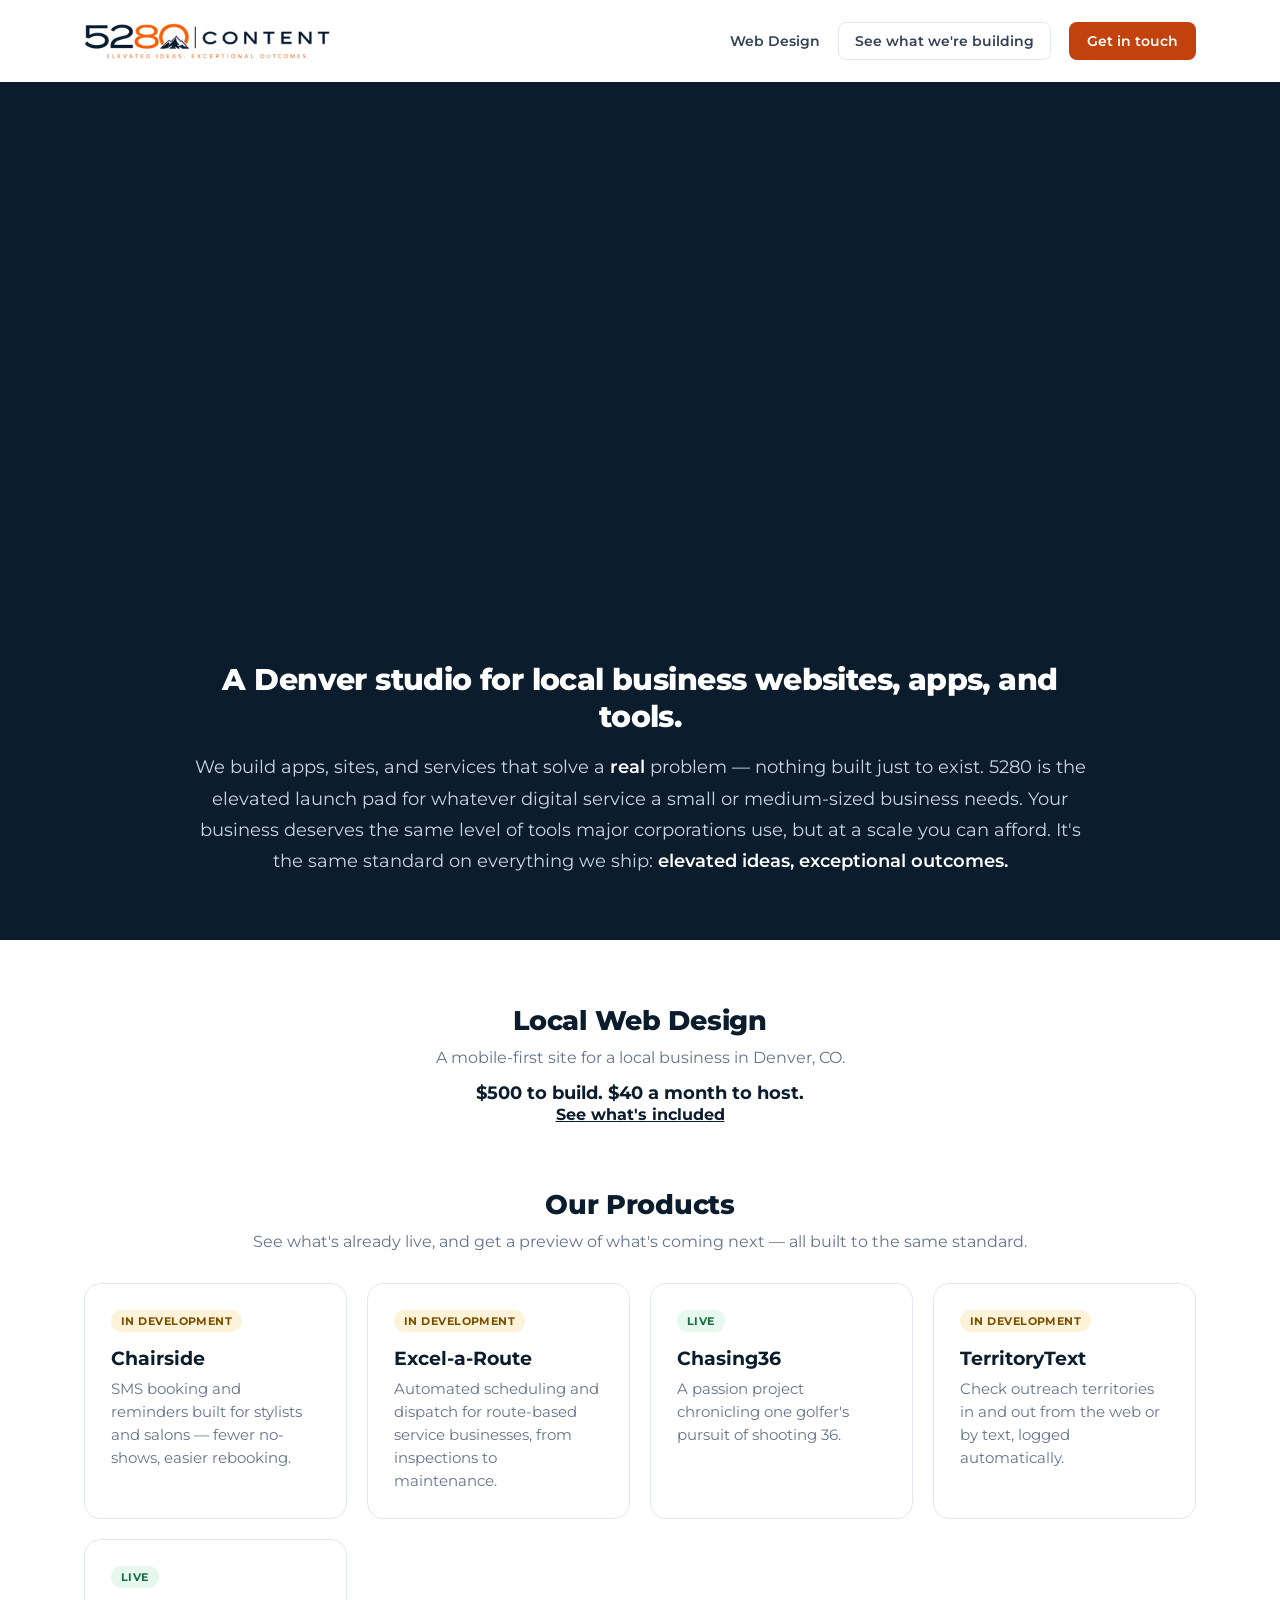
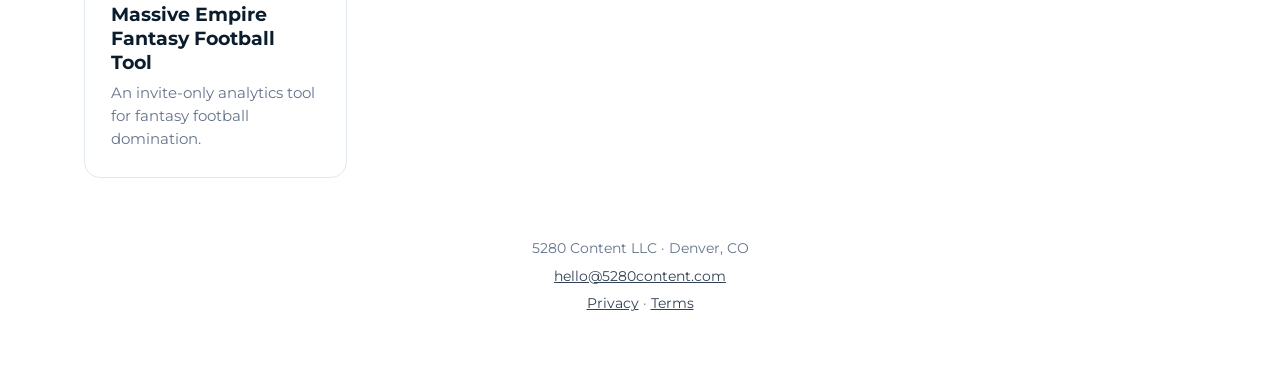
==== commit 08531a3a: "Add the local web design offer. Link a Local Web Design section and a mobile-visible nav item to /we" ====
--- a/index.html
+++ b/index.html
@@ -23,8 +23,23 @@
 <link rel="icon" type="image/png" sizes="64x64" href="/assets/favicon-64.png" />
 <link rel="icon" type="image/png" sizes="512x512" href="/assets/favicon-512.png" />
 <link rel="apple-touch-icon" sizes="180x180" href="/assets/apple-touch-icon.png" />
-<link rel="preload" as="image" type="image/webp" href="/assets/opt/hero-800.e86d4c15.webp" imagesrcset="/assets/opt/hero-800.e86d4c15.webp 800w, /assets/opt/hero-1200.ee1c9604.webp 1200w, /assets/opt/hero-1779.bc72183e.webp 1779w" imagesizes="100vw" fetchpriority="high" />
-<link rel="stylesheet" href="/assets/opt/site.3dcfa032.css" />
+<link rel="preload" as="image" type="image/webp" href="/assets/opt/hero-800.e86d4c15.webp" imagesrcset="/assets/opt/hero-800.e86d4c15.webp 800w, /assets/opt/hero-1200.ee1c9604.webp 1200w, /assets/opt/hero-1779.bc72183e.webp 1779w" imagesizes="100vw" media="(max-width: 899px)" fetchpriority="high" />
+<link rel="preload" as="image" type="image/webp" href="/assets/opt/hero-desk-1200.fd1dcd35.webp" imagesrcset="/assets/opt/hero-desk-1200.fd1dcd35.webp 1200w, /assets/opt/hero-desk-1779.e4f742bf.webp 1779w" imagesizes="(min-width: 1779px) 1779px, 100vw" media="(min-width: 900px)" fetchpriority="high" />
+<link rel="stylesheet" href="/assets/opt/site.8d82ec7e.css" />
+<style>
+  @media (min-width: 900px) {
+    .hero-banner { display: flex; justify-content: center; background: #0b1d2d; }
+    .hero-banner picture { display: block; width: 100%; max-width: 1779px; }
+    .hero-banner img {
+      width: 100%;
+      height: auto;
+      max-height: 744px;
+      aspect-ratio: 1779 / 744;
+      object-fit: cover;
+      object-position: center 62%;
+    }
+  }
+</style>
 <script type="application/ld+json">
 {
   "@context": "https://schema.org",
@@ -53,6 +68,7 @@
   <div class="nav">
     <a class="brand" href="/"><img src="/assets/opt/logo-491.4fd0b026.webp" srcset="/assets/opt/logo-334.3a35d26b.webp 334w, /assets/opt/logo-491.4fd0b026.webp 491w" sizes="(max-width: 640px) 190px, 245px" alt="5280 Content" width="491" height="72" /></a>
     <div class="nav-links">
+      <a class="nav-link" href="/web-design">Web Design</a>
       <a class="secondary-link" href="#products">See what we're building</a>
       <button type="button" class="cta" onclick="openContactModal('homepage')">Get in touch</button>
     </div>
@@ -60,6 +76,8 @@
 
   <div class="hero-banner">
     <picture>
+      <source media="(min-width: 900px)" type="image/webp" srcset="/assets/opt/hero-desk-1200.fd1dcd35.webp 1200w, /assets/opt/hero-desk-1779.e4f742bf.webp 1779w" sizes="(min-width: 1779px) 1779px, 100vw" />
+      <source media="(min-width: 900px)" type="image/jpeg" srcset="/assets/opt/hero-desk-1200.3f09a2bd.jpg 1200w, /assets/opt/hero-desk-1779.f0f7b406.jpg 1779w" sizes="(min-width: 1779px) 1779px, 100vw" />
       <source type="image/webp" srcset="/assets/opt/hero-800.e86d4c15.webp 800w, /assets/opt/hero-1200.ee1c9604.webp 1200w, /assets/opt/hero-1779.bc72183e.webp 1779w" sizes="100vw" />
       <img src="/assets/opt/hero-1200.df7bb180.jpg" srcset="/assets/opt/hero-800.b073a633.jpg 800w, /assets/opt/hero-1200.df7bb180.jpg 1200w, /assets/opt/hero-1779.cbdc205c.jpg 1779w" sizes="100vw" width="1779" height="884" alt="5280 Content logo over the Denver skyline and mountains." fetchpriority="high" />
     </picture>
@@ -69,6 +87,13 @@
       <h1>A Denver studio for local business websites, apps, and tools.</h1>
       <p>We build apps, sites, and services that solve a <strong>real</strong> problem &mdash; nothing built just to exist. 5280 is the elevated launch pad for whatever digital service a small or medium-sized business needs. Your business deserves the same level of tools major corporations use, but at a scale you can afford. It's the same standard on everything we ship: <strong>elevated ideas, exceptional outcomes.</strong></p>
     </div>
+  </div>
+
+  <div class="section-heading">
+    <h2>Local Web Design</h2>
+    <p>A mobile-first site for a local business in Denver, CO.</p>
+    <p class="offer-price">$500 to build. $40 a month to host.</p>
+    <p><a class="offer-link" href="/web-design">See what's included</a></p>
   </div>
 
   <div class="section-heading">
--- a/assets/opt/site.8d82ec7e.css
+++ b/assets/opt/site.8d82ec7e.css
@@ -0,0 +1,486 @@
+@font-face {
+  font-family: Montserrat;
+  font-style: normal;
+  font-weight: 400;
+  font-display: swap;
+  src: url("/assets/fonts/montserrat-latin-400.e66bcd27.woff2") format("woff2");
+  unicode-range: U+0000-00FF, U+0131, U+0152-0153, U+02BB-02BC, U+02C6, U+02DA, U+02DC, U+0304, U+0308, U+0329, U+2000-206F, U+20AC, U+2122, U+2191, U+2193, U+2212, U+2215, U+FEFF, U+FFFD;
+}
+@font-face {
+  font-family: Montserrat;
+  font-style: normal;
+  font-weight: 600;
+  font-display: swap;
+  src: url("/assets/fonts/montserrat-latin-600.d857325c.woff2") format("woff2");
+  unicode-range: U+0000-00FF, U+0131, U+0152-0153, U+02BB-02BC, U+02C6, U+02DA, U+02DC, U+0304, U+0308, U+0329, U+2000-206F, U+20AC, U+2122, U+2191, U+2193, U+2212, U+2215, U+FEFF, U+FFFD;
+}
+@font-face {
+  font-family: Montserrat;
+  font-style: normal;
+  font-weight: 700;
+  font-display: swap;
+  src: url("/assets/fonts/montserrat-latin-700.f9d9e65b.woff2") format("woff2");
+  unicode-range: U+0000-00FF, U+0131, U+0152-0153, U+02BB-02BC, U+02C6, U+02DA, U+02DC, U+0304, U+0308, U+0329, U+2000-206F, U+20AC, U+2122, U+2191, U+2193, U+2212, U+2215, U+FEFF, U+FFFD;
+}
+@font-face {
+  font-family: Montserrat;
+  font-style: normal;
+  font-weight: 800;
+  font-display: swap;
+  src: url("/assets/fonts/montserrat-latin-800.ba826fb8.woff2") format("woff2");
+  unicode-range: U+0000-00FF, U+0131, U+0152-0153, U+02BB-02BC, U+02C6, U+02DA, U+02DC, U+0304, U+0308, U+0329, U+2000-206F, U+20AC, U+2122, U+2191, U+2193, U+2212, U+2215, U+FEFF, U+FFFD;
+}
+@font-face {
+  font-family: "Montserrat Fallback";
+  font-style: normal;
+  font-weight: 400;
+  src: local("Arial"), local("Liberation Sans"), local("Helvetica");
+  size-adjust: 112.19%;
+  ascent-override: 86.28%;
+  descent-override: 22.37%;
+  line-gap-override: 0%;
+}
+@font-face {
+  font-family: "Montserrat Fallback";
+  font-style: normal;
+  font-weight: 600;
+  src: local("Arial Bold"), local("Liberation Sans Bold"), local("Helvetica Bold");
+  size-adjust: 107.86%;
+  ascent-override: 89.74%;
+  descent-override: 23.27%;
+  line-gap-override: 0%;
+}
+@font-face {
+  font-family: "Montserrat Fallback";
+  font-style: normal;
+  font-weight: 700;
+  src: local("Arial Bold"), local("Liberation Sans Bold"), local("Helvetica Bold");
+  size-adjust: 111.4%;
+  ascent-override: 86.9%;
+  descent-override: 22.53%;
+  line-gap-override: 0%;
+}
+@font-face {
+  font-family: "Montserrat Fallback";
+  font-style: normal;
+  font-weight: 800;
+  src: local("Arial Bold"), local("Liberation Sans Bold"), local("Helvetica Bold");
+  size-adjust: 110.65%;
+  ascent-override: 87.48%;
+  descent-override: 22.68%;
+  line-gap-override: 0%;
+}
+
+:root {
+  --navy: #0b1d2d;
+  --slate: #334155;
+  --steel: #64748b;
+  --light-gray: #e2e8f0;
+  --orange: #f97316;
+  --white: #ffffff;
+  --bg: #ffffff;
+  --surface: #ffffff;
+  --border: var(--light-gray);
+  --text: var(--navy);
+  --muted: var(--steel);
+  --accent: var(--orange);
+  --btn: #c2410c;
+  --btn-hover: #9a3412;
+  --pill-live: #146c43;
+  --pill-live-bg: #e7f8ee;
+  --pill-dev: #7a4f01;
+  --pill-dev-bg: #fdf3d9;
+}
+
+* { box-sizing: border-box; }
+html { color-scheme: light; }
+body {
+  margin: 0;
+  background: var(--bg);
+  color: var(--text);
+  font-family: Montserrat, "Montserrat Fallback", Arial, Helvetica, sans-serif;
+}
+a { color: inherit; }
+:focus-visible {
+  outline: 2px solid var(--navy);
+  outline-offset: 3px;
+}
+
+.nav {
+  display: flex;
+  align-items: center;
+  justify-content: space-between;
+  max-width: 1160px;
+  margin: 0 auto;
+  padding: 22px 24px;
+}
+.nav-sub {
+  max-width: 760px;
+  padding: 28px 24px 0;
+}
+.brand {
+  display: flex;
+  align-items: center;
+  text-decoration: none;
+}
+.brand img { display: block; width: 245.5px; height: 36px; }
+.nav-sub .brand img { width: 190.94px; height: 28px; }
+.nav-links {
+  display: flex;
+  align-items: center;
+  gap: 18px;
+}
+.nav a.secondary-link,
+.nav a.back {
+  text-decoration: none;
+  font-size: 0.9rem;
+  color: var(--slate);
+}
+.nav a.secondary-link {
+  font-weight: 600;
+  border: 1.5px solid var(--border);
+  padding: 9px 16px;
+  border-radius: 8px;
+}
+.nav a.back { color: var(--muted); }
+.nav a.secondary-link:hover { color: var(--navy); border-color: var(--slate); }
+.nav a.back:hover { color: var(--text); }
+.nav a.nav-link {
+  text-decoration: none;
+  font-size: 0.9rem;
+  font-weight: 600;
+  color: var(--slate);
+}
+.nav a.nav-link:hover,
+.nav a.nav-link[aria-current="page"] { color: var(--navy); }
+.nav a.cta,
+.nav button.cta,
+a.btn,
+button.btn {
+  display: inline-block;
+  text-decoration: none;
+  font-weight: 600;
+  color: var(--white);
+  background: var(--btn);
+  border: none;
+  cursor: pointer;
+  font-family: inherit;
+  -webkit-appearance: none;
+  appearance: none;
+}
+.nav a.cta,
+.nav button.cta {
+  font-size: 0.9rem;
+  padding: 10px 18px;
+  border-radius: 8px;
+}
+a.btn,
+button.btn {
+  padding: 14px 28px;
+  border-radius: 10px;
+  font-size: 1rem;
+}
+.nav a.cta:hover,
+.nav button.cta:hover,
+a.btn:hover,
+button.btn:hover { background: var(--btn-hover); }
+
+.hero-banner {
+  width: 100%;
+  background: var(--navy);
+  line-height: 0;
+}
+.hero-banner img {
+  width: 100%;
+  height: auto;
+  aspect-ratio: 1779 / 884;
+  max-height: 620px;
+  object-fit: cover;
+  object-position: center top;
+  display: block;
+}
+.hero-copy {
+  background: var(--navy);
+  padding: 44px 24px 64px;
+}
+.hero-copy .inner {
+  max-width: 900px;
+  margin: 0 auto;
+  text-align: center;
+}
+.hero-copy h1 {
+  color: var(--white);
+  font-size: 1.85rem;
+  font-weight: 800;
+  letter-spacing: -0.02em;
+  line-height: 1.25;
+  margin: 0 0 16px;
+}
+.hero-copy p {
+  color: #cbd5e1;
+  font-size: 1.15rem;
+  font-weight: 400;
+  line-height: 1.7;
+  margin: 0;
+}
+.hero-copy p strong {
+  color: var(--white);
+  font-weight: 600;
+}
+
+.section-heading {
+  max-width: 1160px;
+  margin: 64px auto 0;
+  padding: 0 24px;
+  text-align: center;
+}
+.section-heading h2 {
+  font-size: 1.7rem;
+  font-weight: 800;
+  letter-spacing: -0.01em;
+  margin: 0 0 10px;
+}
+.section-heading p {
+  color: var(--muted);
+  font-size: 1.02rem;
+  margin: 0;
+}
+.section-heading p.offer-price,
+.wrap .price-line {
+  color: var(--navy);
+  font-weight: 700;
+  font-size: 1.15rem;
+  margin-top: 14px;
+}
+.section-heading a.offer-link {
+  color: var(--navy);
+  font-weight: 700;
+}
+.grid {
+  max-width: 1160px;
+  margin: 32px auto 0;
+  padding: 0 24px 48px;
+  display: grid;
+  grid-template-columns: repeat(auto-fit, minmax(260px, 1fr));
+  gap: 20px;
+}
+a.card {
+  display: block;
+  background: var(--surface);
+  border: 1px solid var(--border);
+  border-radius: 16px;
+  padding: 26px;
+  text-decoration: none;
+  color: var(--text);
+  transition: transform 0.15s ease, box-shadow 0.15s ease, border-color 0.15s ease;
+}
+a.card:hover {
+  transform: translateY(-3px);
+  box-shadow: 0 12px 28px rgba(11, 29, 45, 0.1);
+  border-color: #cbd5e1;
+}
+.pill {
+  display: inline-block;
+  font-size: 0.7rem;
+  font-weight: 700;
+  letter-spacing: 0.04em;
+  text-transform: uppercase;
+  padding: 4px 10px;
+  border-radius: 999px;
+  margin-bottom: 14px;
+}
+.pill.live { color: var(--pill-live); background: var(--pill-live-bg); }
+.pill.dev { color: var(--pill-dev); background: var(--pill-dev-bg); }
+.card h3 {
+  margin: 0 0 8px;
+  font-size: 1.2rem;
+  font-weight: 700;
+}
+.card p {
+  margin: 0;
+  color: var(--muted);
+  font-size: 0.95rem;
+  line-height: 1.5;
+  font-weight: 400;
+}
+
+.wrap {
+  max-width: 760px;
+  margin: 0 auto;
+  padding: 40px 24px 24px;
+}
+header.hero { text-align: center; margin-bottom: 40px; }
+header.hero .pill { margin-bottom: 16px; font-size: 0.72rem; padding: 5px 12px; }
+header.hero h1 {
+  font-size: 2.1rem;
+  margin: 0 0 12px;
+  letter-spacing: -0.02em;
+}
+header.hero p.tagline,
+header.hero p.lede {
+  color: var(--muted);
+  font-size: 1.1rem;
+  max-width: 520px;
+  margin: 0 auto;
+  line-height: 1.55;
+}
+.wrap section {
+  background: var(--surface);
+  border: 1px solid var(--border);
+  border-radius: 16px;
+  padding: 30px 32px;
+  margin-bottom: 22px;
+}
+.wrap section h2 { margin-top: 0; font-size: 1.1rem; }
+.wrap section h3 { font-size: 1rem; margin: 18px 0 6px; }
+.wrap section h3:first-of-type { margin-top: 0; }
+.wrap section p,
+.wrap section li {
+  color: var(--muted);
+  line-height: 1.65;
+  font-size: 0.98rem;
+}
+.wrap section ul { margin: 0; padding-left: 20px; }
+.wrap section li { margin-bottom: 8px; }
+.wrap section a { color: var(--navy); text-decoration: underline; }
+.cta-row { text-align: center; margin: 34px 0; }
+.updated {
+  color: var(--muted);
+  font-size: 0.85rem;
+  margin: 0 0 8px;
+}
+
+footer {
+  text-align: center;
+  color: var(--muted);
+  font-size: 0.85rem;
+  line-height: 1.6;
+  padding: 12px 24px 50px;
+}
+footer p { margin: 0 0 6px; }
+footer a { color: var(--slate); text-decoration: underline; }
+
+.contact-overlay {
+  position: fixed;
+  inset: 0;
+  background: rgba(11, 29, 45, 0.55);
+  display: flex;
+  align-items: center;
+  justify-content: center;
+  padding: 20px;
+  z-index: 100;
+}
+.contact-overlay[hidden] { display: none; }
+.contact-modal-box {
+  background: var(--white);
+  border-radius: 16px;
+  max-width: 420px;
+  width: 100%;
+  padding: 28px;
+  position: relative;
+  box-shadow: 0 20px 60px rgba(11, 29, 45, 0.35);
+}
+.contact-close {
+  position: absolute;
+  top: 14px;
+  right: 14px;
+  border: none;
+  background: none;
+  font-size: 1.5rem;
+  line-height: 1;
+  cursor: pointer;
+  color: var(--muted);
+  padding: 4px;
+}
+.contact-modal-box h3 {
+  margin: 0 0 6px;
+  font-size: 1.25rem;
+  color: var(--navy);
+}
+.contact-sub {
+  color: var(--muted);
+  font-size: 0.92rem;
+  margin: 0 0 18px;
+  line-height: 1.5;
+}
+#contactForm label {
+  display: block;
+  font-size: 0.85rem;
+  font-weight: 600;
+  color: var(--slate);
+  margin-bottom: 14px;
+}
+#contactForm input[type="text"],
+#contactForm input[type="email"],
+#contactForm textarea {
+  display: block;
+  width: 100%;
+  margin-top: 6px;
+  padding: 10px 12px;
+  border: 1px solid var(--border);
+  border-radius: 8px;
+  font-family: inherit;
+  font-size: 0.95rem;
+  color: var(--navy);
+}
+#contactForm textarea { resize: vertical; }
+.contact-submit {
+  width: 100%;
+  margin-top: 4px;
+  position: relative;
+}
+.contact-submit.is-loading {
+  color: transparent;
+  pointer-events: none;
+}
+.contact-submit.is-loading::after {
+  content: "";
+  position: absolute;
+  top: 50%;
+  left: 50%;
+  width: 16px;
+  height: 16px;
+  margin: -8px 0 0 -8px;
+  border: 2px solid rgba(255, 255, 255, 0.4);
+  border-top-color: #fff;
+  border-radius: 50%;
+  animation: contact-spin 0.7s linear infinite;
+}
+@keyframes contact-spin { to { transform: rotate(360deg); } }
+.contact-status {
+  min-height: 1.2em;
+  font-size: 0.88rem;
+  margin: 10px 0 0;
+}
+.contact-status.ok { color: #146c43; }
+.contact-status.err { color: #c0392b; }
+.hp-field {
+  position: absolute !important;
+  left: -9999px !important;
+  width: 1px;
+  height: 1px;
+  overflow: hidden;
+}
+
+@media (max-width: 640px) {
+  .nav { padding: 16px 20px; flex-wrap: wrap; row-gap: 12px; }
+  .nav-sub { padding: 16px 20px 0; }
+  .nav-links { width: 100%; justify-content: flex-start; flex-wrap: wrap; }
+  .brand img,
+  .nav-sub .brand img { width: 190.94px; height: 28px; }
+  .nav-links { gap: 10px; }
+  .nav a.secondary-link { display: none; }
+  .nav a.cta,
+  .nav button.cta { padding: 8px 14px; font-size: 0.85rem; }
+  .hero-banner img { max-height: 320px; }
+  .hero-copy { padding: 32px 20px 44px; }
+  .hero-copy h1 { font-size: 1.45rem; }
+  .hero-copy p { font-size: 1rem; line-height: 1.6; }
+  .section-heading { margin-top: 44px; }
+  .section-heading h2 { font-size: 1.4rem; }
+  .grid { margin-top: 24px; padding: 0 20px 40px; gap: 14px; }
+  a.card { padding: 20px; }
+  .wrap { padding: 28px 20px 12px; }
+  .wrap section { padding: 22px 18px; }
+  header.hero h1 { font-size: 1.7rem; }
+}
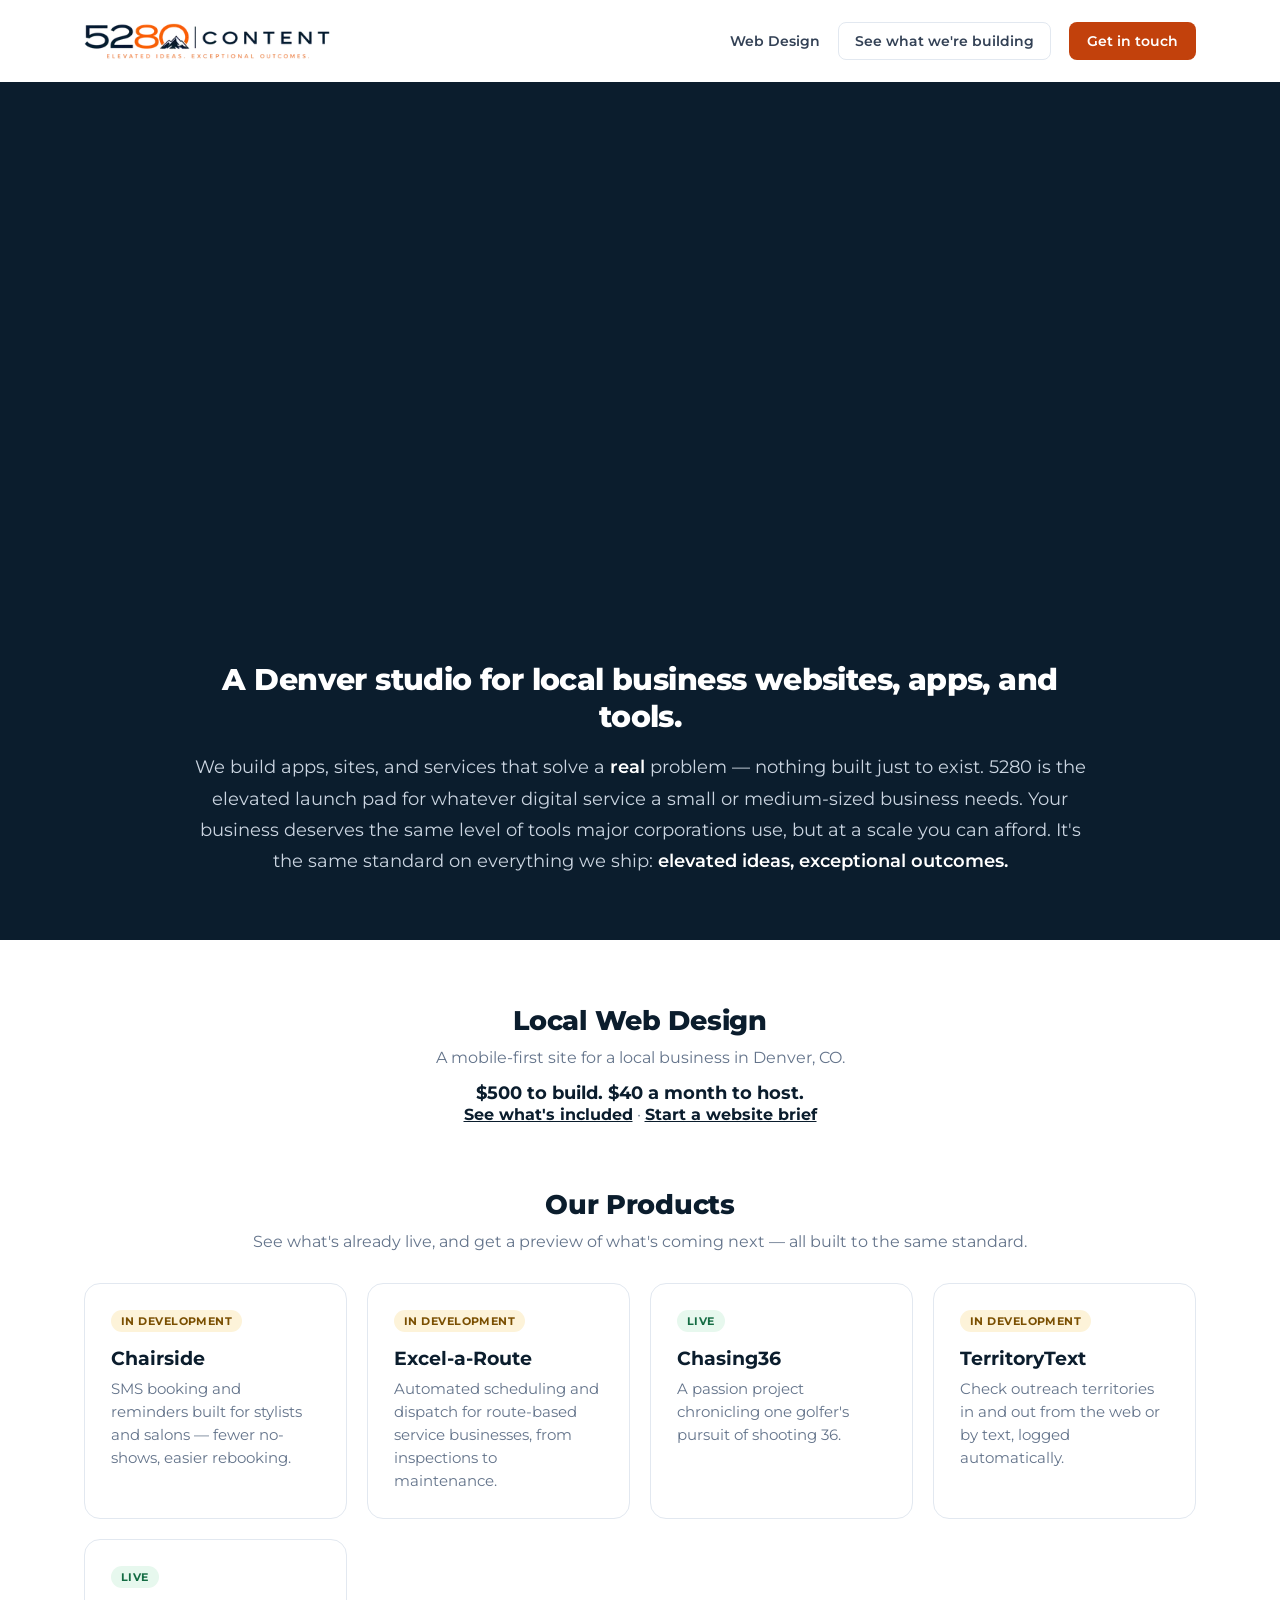
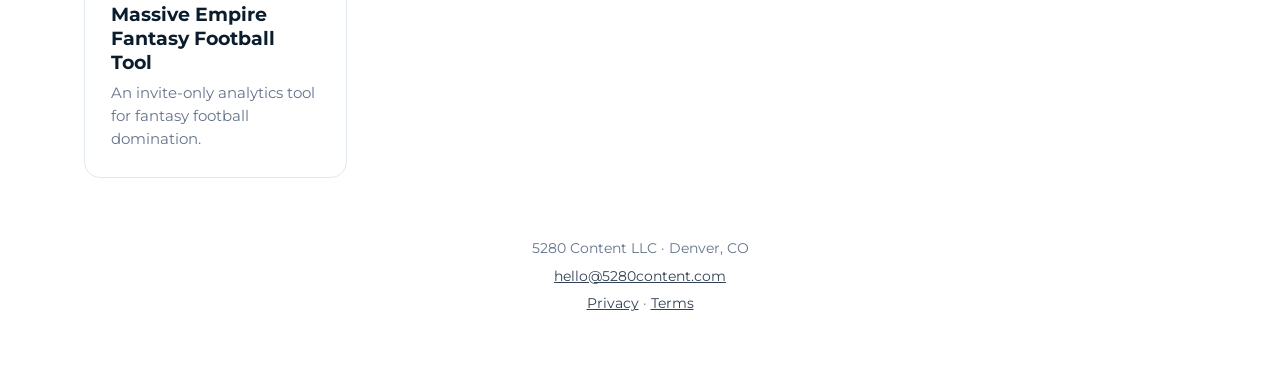
==== commit 49bf4a98: "Add a structured website brief form. Clients can describe the business and the add-ons they want at " ====
--- a/index.html
+++ b/index.html
@@ -93,7 +93,7 @@
     <h2>Local Web Design</h2>
     <p>A mobile-first site for a local business in Denver, CO.</p>
     <p class="offer-price">$500 to build. $40 a month to host.</p>
-    <p><a class="offer-link" href="/web-design">See what's included</a></p>
+    <p><a class="offer-link" href="/web-design">See what's included</a> · <a class="offer-link" href="/web-design/brief">Start a website brief</a></p>
   </div>
 
   <div class="section-heading">
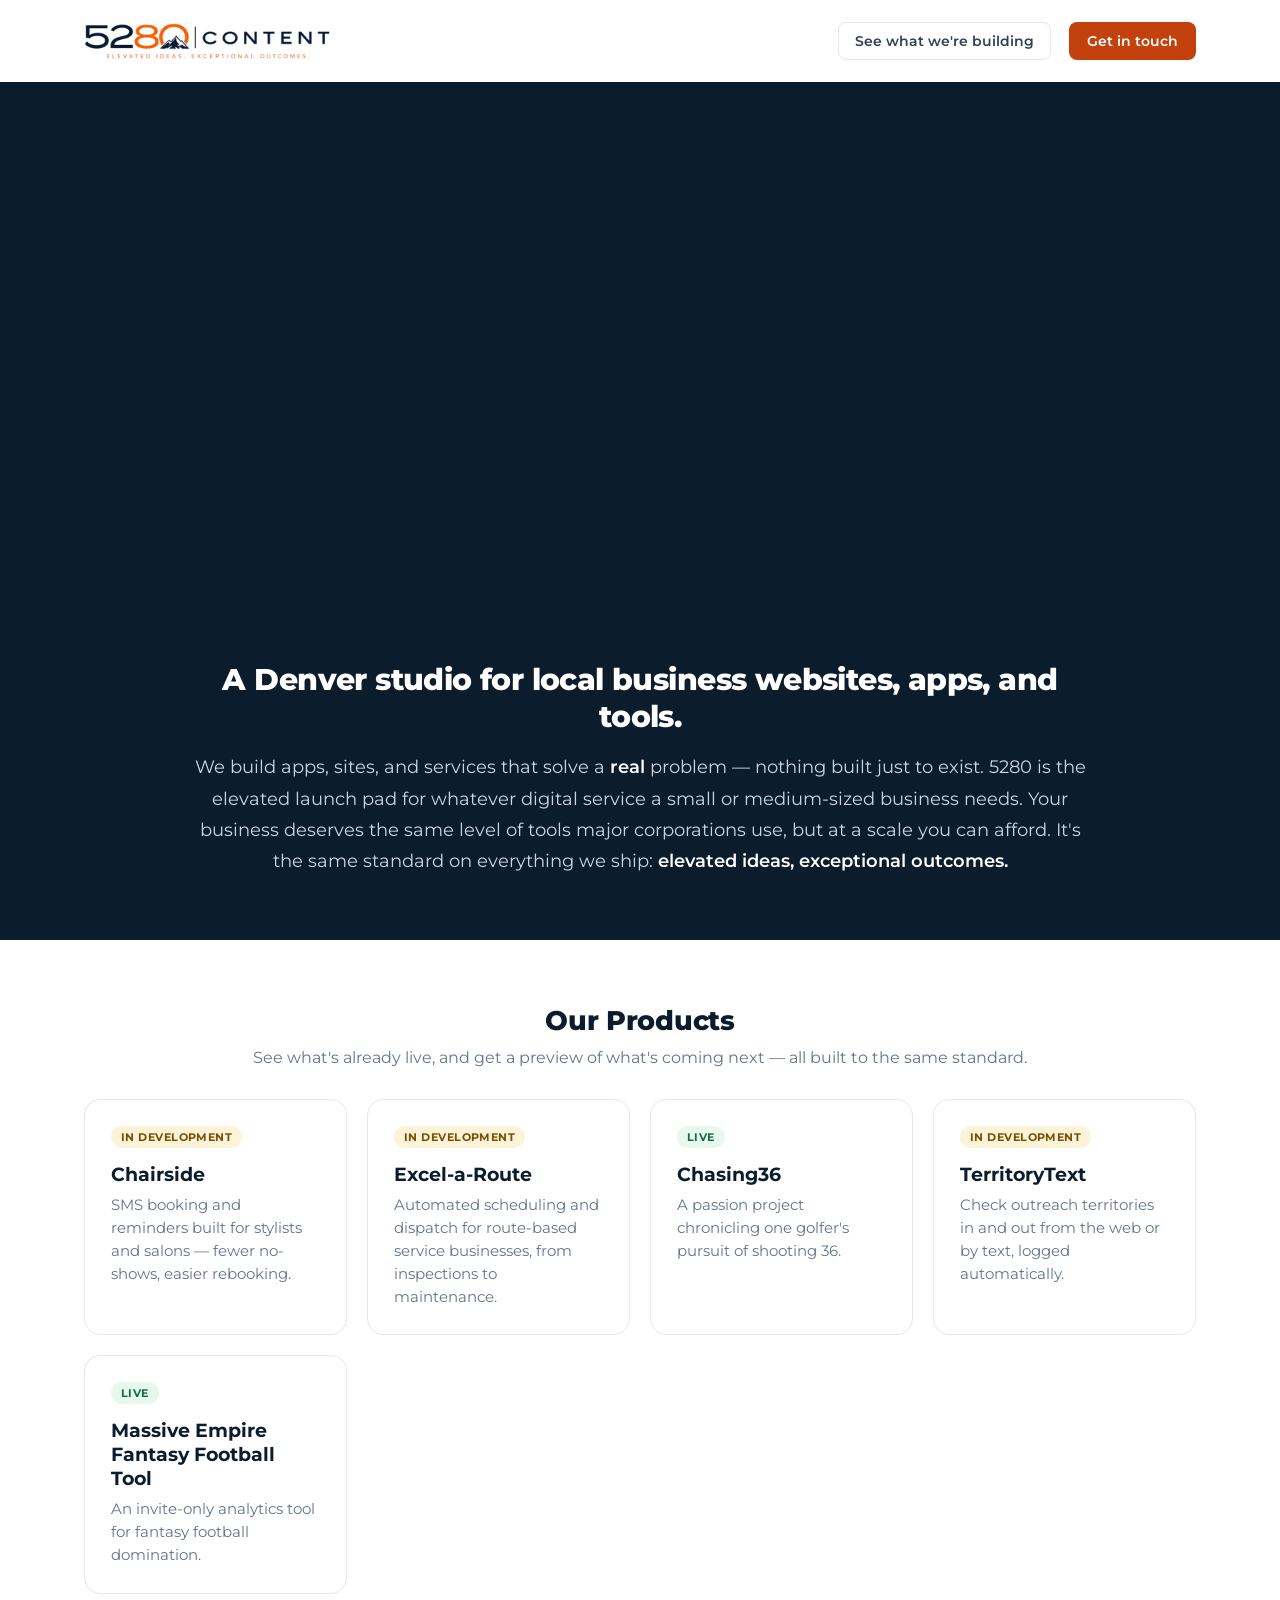
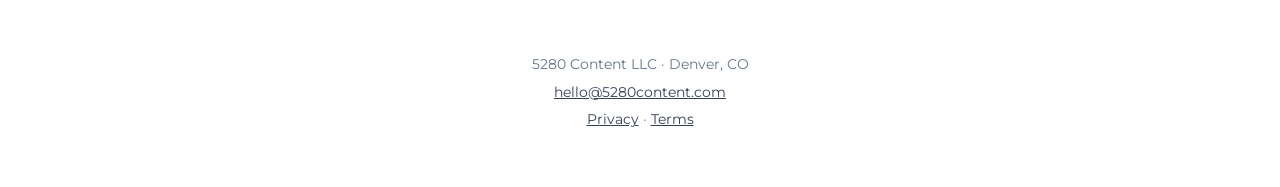
==== commit 3bec2bf3: "Keep the skyline visible on wide screens. Desktop uses a crop of the existing hero, capped at its re" ====
--- a/index.html
+++ b/index.html
@@ -25,7 +25,7 @@
 <link rel="apple-touch-icon" sizes="180x180" href="/assets/apple-touch-icon.png" />
 <link rel="preload" as="image" type="image/webp" href="/assets/opt/hero-800.e86d4c15.webp" imagesrcset="/assets/opt/hero-800.e86d4c15.webp 800w, /assets/opt/hero-1200.ee1c9604.webp 1200w, /assets/opt/hero-1779.bc72183e.webp 1779w" imagesizes="100vw" media="(max-width: 899px)" fetchpriority="high" />
 <link rel="preload" as="image" type="image/webp" href="/assets/opt/hero-desk-1200.fd1dcd35.webp" imagesrcset="/assets/opt/hero-desk-1200.fd1dcd35.webp 1200w, /assets/opt/hero-desk-1779.e4f742bf.webp 1779w" imagesizes="(min-width: 1779px) 1779px, 100vw" media="(min-width: 900px)" fetchpriority="high" />
-<link rel="stylesheet" href="/assets/opt/site.8d82ec7e.css" />
+<link rel="stylesheet" href="/assets/opt/site.3dcfa032.css" />
 <style>
   @media (min-width: 900px) {
     .hero-banner { display: flex; justify-content: center; background: #0b1d2d; }
@@ -68,7 +68,6 @@
   <div class="nav">
     <a class="brand" href="/"><img src="/assets/opt/logo-491.4fd0b026.webp" srcset="/assets/opt/logo-334.3a35d26b.webp 334w, /assets/opt/logo-491.4fd0b026.webp 491w" sizes="(max-width: 640px) 190px, 245px" alt="5280 Content" width="491" height="72" /></a>
     <div class="nav-links">
-      <a class="nav-link" href="/web-design">Web Design</a>
       <a class="secondary-link" href="#products">See what we're building</a>
       <button type="button" class="cta" onclick="openContactModal('homepage')">Get in touch</button>
     </div>
@@ -87,13 +86,6 @@
       <h1>A Denver studio for local business websites, apps, and tools.</h1>
       <p>We build apps, sites, and services that solve a <strong>real</strong> problem &mdash; nothing built just to exist. 5280 is the elevated launch pad for whatever digital service a small or medium-sized business needs. Your business deserves the same level of tools major corporations use, but at a scale you can afford. It's the same standard on everything we ship: <strong>elevated ideas, exceptional outcomes.</strong></p>
     </div>
-  </div>
-
-  <div class="section-heading">
-    <h2>Local Web Design</h2>
-    <p>A mobile-first site for a local business in Denver, CO.</p>
-    <p class="offer-price">$500 to build. $40 a month to host.</p>
-    <p><a class="offer-link" href="/web-design">See what's included</a> · <a class="offer-link" href="/web-design/brief">Start a website brief</a></p>
   </div>
 
   <div class="section-heading">
--- a/assets/opt/site.3dcfa032.css
+++ b/assets/opt/site.3dcfa032.css
@@ -0,0 +1,466 @@
+@font-face {
+  font-family: Montserrat;
+  font-style: normal;
+  font-weight: 400;
+  font-display: swap;
+  src: url("/assets/fonts/montserrat-latin-400.e66bcd27.woff2") format("woff2");
+  unicode-range: U+0000-00FF, U+0131, U+0152-0153, U+02BB-02BC, U+02C6, U+02DA, U+02DC, U+0304, U+0308, U+0329, U+2000-206F, U+20AC, U+2122, U+2191, U+2193, U+2212, U+2215, U+FEFF, U+FFFD;
+}
+@font-face {
+  font-family: Montserrat;
+  font-style: normal;
+  font-weight: 600;
+  font-display: swap;
+  src: url("/assets/fonts/montserrat-latin-600.d857325c.woff2") format("woff2");
+  unicode-range: U+0000-00FF, U+0131, U+0152-0153, U+02BB-02BC, U+02C6, U+02DA, U+02DC, U+0304, U+0308, U+0329, U+2000-206F, U+20AC, U+2122, U+2191, U+2193, U+2212, U+2215, U+FEFF, U+FFFD;
+}
+@font-face {
+  font-family: Montserrat;
+  font-style: normal;
+  font-weight: 700;
+  font-display: swap;
+  src: url("/assets/fonts/montserrat-latin-700.f9d9e65b.woff2") format("woff2");
+  unicode-range: U+0000-00FF, U+0131, U+0152-0153, U+02BB-02BC, U+02C6, U+02DA, U+02DC, U+0304, U+0308, U+0329, U+2000-206F, U+20AC, U+2122, U+2191, U+2193, U+2212, U+2215, U+FEFF, U+FFFD;
+}
+@font-face {
+  font-family: Montserrat;
+  font-style: normal;
+  font-weight: 800;
+  font-display: swap;
+  src: url("/assets/fonts/montserrat-latin-800.ba826fb8.woff2") format("woff2");
+  unicode-range: U+0000-00FF, U+0131, U+0152-0153, U+02BB-02BC, U+02C6, U+02DA, U+02DC, U+0304, U+0308, U+0329, U+2000-206F, U+20AC, U+2122, U+2191, U+2193, U+2212, U+2215, U+FEFF, U+FFFD;
+}
+@font-face {
+  font-family: "Montserrat Fallback";
+  font-style: normal;
+  font-weight: 400;
+  src: local("Arial"), local("Liberation Sans"), local("Helvetica");
+  size-adjust: 112.19%;
+  ascent-override: 86.28%;
+  descent-override: 22.37%;
+  line-gap-override: 0%;
+}
+@font-face {
+  font-family: "Montserrat Fallback";
+  font-style: normal;
+  font-weight: 600;
+  src: local("Arial Bold"), local("Liberation Sans Bold"), local("Helvetica Bold");
+  size-adjust: 107.86%;
+  ascent-override: 89.74%;
+  descent-override: 23.27%;
+  line-gap-override: 0%;
+}
+@font-face {
+  font-family: "Montserrat Fallback";
+  font-style: normal;
+  font-weight: 700;
+  src: local("Arial Bold"), local("Liberation Sans Bold"), local("Helvetica Bold");
+  size-adjust: 111.4%;
+  ascent-override: 86.9%;
+  descent-override: 22.53%;
+  line-gap-override: 0%;
+}
+@font-face {
+  font-family: "Montserrat Fallback";
+  font-style: normal;
+  font-weight: 800;
+  src: local("Arial Bold"), local("Liberation Sans Bold"), local("Helvetica Bold");
+  size-adjust: 110.65%;
+  ascent-override: 87.48%;
+  descent-override: 22.68%;
+  line-gap-override: 0%;
+}
+
+:root {
+  --navy: #0b1d2d;
+  --slate: #334155;
+  --steel: #64748b;
+  --light-gray: #e2e8f0;
+  --orange: #f97316;
+  --white: #ffffff;
+  --bg: #ffffff;
+  --surface: #ffffff;
+  --border: var(--light-gray);
+  --text: var(--navy);
+  --muted: var(--steel);
+  --accent: var(--orange);
+  --btn: #c2410c;
+  --btn-hover: #9a3412;
+  --pill-live: #146c43;
+  --pill-live-bg: #e7f8ee;
+  --pill-dev: #7a4f01;
+  --pill-dev-bg: #fdf3d9;
+}
+
+* { box-sizing: border-box; }
+html { color-scheme: light; }
+body {
+  margin: 0;
+  background: var(--bg);
+  color: var(--text);
+  font-family: Montserrat, "Montserrat Fallback", Arial, Helvetica, sans-serif;
+}
+a { color: inherit; }
+:focus-visible {
+  outline: 2px solid var(--navy);
+  outline-offset: 3px;
+}
+
+.nav {
+  display: flex;
+  align-items: center;
+  justify-content: space-between;
+  max-width: 1160px;
+  margin: 0 auto;
+  padding: 22px 24px;
+}
+.nav-sub {
+  max-width: 760px;
+  padding: 28px 24px 0;
+}
+.brand {
+  display: flex;
+  align-items: center;
+  text-decoration: none;
+}
+.brand img { display: block; width: 245.5px; height: 36px; }
+.nav-sub .brand img { width: 190.94px; height: 28px; }
+.nav-links {
+  display: flex;
+  align-items: center;
+  gap: 18px;
+}
+.nav a.secondary-link,
+.nav a.back {
+  text-decoration: none;
+  font-size: 0.9rem;
+  color: var(--slate);
+}
+.nav a.secondary-link {
+  font-weight: 600;
+  border: 1.5px solid var(--border);
+  padding: 9px 16px;
+  border-radius: 8px;
+}
+.nav a.back { color: var(--muted); }
+.nav a.secondary-link:hover { color: var(--navy); border-color: var(--slate); }
+.nav a.back:hover { color: var(--text); }
+.nav a.cta,
+.nav button.cta,
+a.btn,
+button.btn {
+  display: inline-block;
+  text-decoration: none;
+  font-weight: 600;
+  color: var(--white);
+  background: var(--btn);
+  border: none;
+  cursor: pointer;
+  font-family: inherit;
+  -webkit-appearance: none;
+  appearance: none;
+}
+.nav a.cta,
+.nav button.cta {
+  font-size: 0.9rem;
+  padding: 10px 18px;
+  border-radius: 8px;
+}
+a.btn,
+button.btn {
+  padding: 14px 28px;
+  border-radius: 10px;
+  font-size: 1rem;
+}
+.nav a.cta:hover,
+.nav button.cta:hover,
+a.btn:hover,
+button.btn:hover { background: var(--btn-hover); }
+
+.hero-banner {
+  width: 100%;
+  background: var(--navy);
+  line-height: 0;
+}
+.hero-banner img {
+  width: 100%;
+  height: auto;
+  aspect-ratio: 1779 / 884;
+  max-height: 620px;
+  object-fit: cover;
+  object-position: center top;
+  display: block;
+}
+.hero-copy {
+  background: var(--navy);
+  padding: 44px 24px 64px;
+}
+.hero-copy .inner {
+  max-width: 900px;
+  margin: 0 auto;
+  text-align: center;
+}
+.hero-copy h1 {
+  color: var(--white);
+  font-size: 1.85rem;
+  font-weight: 800;
+  letter-spacing: -0.02em;
+  line-height: 1.25;
+  margin: 0 0 16px;
+}
+.hero-copy p {
+  color: #cbd5e1;
+  font-size: 1.15rem;
+  font-weight: 400;
+  line-height: 1.7;
+  margin: 0;
+}
+.hero-copy p strong {
+  color: var(--white);
+  font-weight: 600;
+}
+
+.section-heading {
+  max-width: 1160px;
+  margin: 64px auto 0;
+  padding: 0 24px;
+  text-align: center;
+}
+.section-heading h2 {
+  font-size: 1.7rem;
+  font-weight: 800;
+  letter-spacing: -0.01em;
+  margin: 0 0 10px;
+}
+.section-heading p {
+  color: var(--muted);
+  font-size: 1.02rem;
+  margin: 0;
+}
+.grid {
+  max-width: 1160px;
+  margin: 32px auto 0;
+  padding: 0 24px 48px;
+  display: grid;
+  grid-template-columns: repeat(auto-fit, minmax(260px, 1fr));
+  gap: 20px;
+}
+a.card {
+  display: block;
+  background: var(--surface);
+  border: 1px solid var(--border);
+  border-radius: 16px;
+  padding: 26px;
+  text-decoration: none;
+  color: var(--text);
+  transition: transform 0.15s ease, box-shadow 0.15s ease, border-color 0.15s ease;
+}
+a.card:hover {
+  transform: translateY(-3px);
+  box-shadow: 0 12px 28px rgba(11, 29, 45, 0.1);
+  border-color: #cbd5e1;
+}
+.pill {
+  display: inline-block;
+  font-size: 0.7rem;
+  font-weight: 700;
+  letter-spacing: 0.04em;
+  text-transform: uppercase;
+  padding: 4px 10px;
+  border-radius: 999px;
+  margin-bottom: 14px;
+}
+.pill.live { color: var(--pill-live); background: var(--pill-live-bg); }
+.pill.dev { color: var(--pill-dev); background: var(--pill-dev-bg); }
+.card h3 {
+  margin: 0 0 8px;
+  font-size: 1.2rem;
+  font-weight: 700;
+}
+.card p {
+  margin: 0;
+  color: var(--muted);
+  font-size: 0.95rem;
+  line-height: 1.5;
+  font-weight: 400;
+}
+
+.wrap {
+  max-width: 760px;
+  margin: 0 auto;
+  padding: 40px 24px 24px;
+}
+header.hero { text-align: center; margin-bottom: 40px; }
+header.hero .pill { margin-bottom: 16px; font-size: 0.72rem; padding: 5px 12px; }
+header.hero h1 {
+  font-size: 2.1rem;
+  margin: 0 0 12px;
+  letter-spacing: -0.02em;
+}
+header.hero p.tagline,
+header.hero p.lede {
+  color: var(--muted);
+  font-size: 1.1rem;
+  max-width: 520px;
+  margin: 0 auto;
+  line-height: 1.55;
+}
+.wrap section {
+  background: var(--surface);
+  border: 1px solid var(--border);
+  border-radius: 16px;
+  padding: 30px 32px;
+  margin-bottom: 22px;
+}
+.wrap section h2 { margin-top: 0; font-size: 1.1rem; }
+.wrap section h3 { font-size: 1rem; margin: 18px 0 6px; }
+.wrap section h3:first-of-type { margin-top: 0; }
+.wrap section p,
+.wrap section li {
+  color: var(--muted);
+  line-height: 1.65;
+  font-size: 0.98rem;
+}
+.wrap section ul { margin: 0; padding-left: 20px; }
+.wrap section li { margin-bottom: 8px; }
+.wrap section a { color: var(--navy); text-decoration: underline; }
+.cta-row { text-align: center; margin: 34px 0; }
+.updated {
+  color: var(--muted);
+  font-size: 0.85rem;
+  margin: 0 0 8px;
+}
+
+footer {
+  text-align: center;
+  color: var(--muted);
+  font-size: 0.85rem;
+  line-height: 1.6;
+  padding: 12px 24px 50px;
+}
+footer p { margin: 0 0 6px; }
+footer a { color: var(--slate); text-decoration: underline; }
+
+.contact-overlay {
+  position: fixed;
+  inset: 0;
+  background: rgba(11, 29, 45, 0.55);
+  display: flex;
+  align-items: center;
+  justify-content: center;
+  padding: 20px;
+  z-index: 100;
+}
+.contact-overlay[hidden] { display: none; }
+.contact-modal-box {
+  background: var(--white);
+  border-radius: 16px;
+  max-width: 420px;
+  width: 100%;
+  padding: 28px;
+  position: relative;
+  box-shadow: 0 20px 60px rgba(11, 29, 45, 0.35);
+}
+.contact-close {
+  position: absolute;
+  top: 14px;
+  right: 14px;
+  border: none;
+  background: none;
+  font-size: 1.5rem;
+  line-height: 1;
+  cursor: pointer;
+  color: var(--muted);
+  padding: 4px;
+}
+.contact-modal-box h3 {
+  margin: 0 0 6px;
+  font-size: 1.25rem;
+  color: var(--navy);
+}
+.contact-sub {
+  color: var(--muted);
+  font-size: 0.92rem;
+  margin: 0 0 18px;
+  line-height: 1.5;
+}
+#contactForm label {
+  display: block;
+  font-size: 0.85rem;
+  font-weight: 600;
+  color: var(--slate);
+  margin-bottom: 14px;
+}
+#contactForm input[type="text"],
+#contactForm input[type="email"],
+#contactForm textarea {
+  display: block;
+  width: 100%;
+  margin-top: 6px;
+  padding: 10px 12px;
+  border: 1px solid var(--border);
+  border-radius: 8px;
+  font-family: inherit;
+  font-size: 0.95rem;
+  color: var(--navy);
+}
+#contactForm textarea { resize: vertical; }
+.contact-submit {
+  width: 100%;
+  margin-top: 4px;
+  position: relative;
+}
+.contact-submit.is-loading {
+  color: transparent;
+  pointer-events: none;
+}
+.contact-submit.is-loading::after {
+  content: "";
+  position: absolute;
+  top: 50%;
+  left: 50%;
+  width: 16px;
+  height: 16px;
+  margin: -8px 0 0 -8px;
+  border: 2px solid rgba(255, 255, 255, 0.4);
+  border-top-color: #fff;
+  border-radius: 50%;
+  animation: contact-spin 0.7s linear infinite;
+}
+@keyframes contact-spin { to { transform: rotate(360deg); } }
+.contact-status {
+  min-height: 1.2em;
+  font-size: 0.88rem;
+  margin: 10px 0 0;
+}
+.contact-status.ok { color: #146c43; }
+.contact-status.err { color: #c0392b; }
+.hp-field {
+  position: absolute !important;
+  left: -9999px !important;
+  width: 1px;
+  height: 1px;
+  overflow: hidden;
+}
+
+@media (max-width: 640px) {
+  .nav { padding: 16px 20px; }
+  .nav-sub { padding: 16px 20px 0; }
+  .brand img,
+  .nav-sub .brand img { width: 190.94px; height: 28px; }
+  .nav-links { gap: 10px; }
+  .nav a.secondary-link { display: none; }
+  .nav a.cta,
+  .nav button.cta { padding: 8px 14px; font-size: 0.85rem; }
+  .hero-banner img { max-height: 320px; }
+  .hero-copy { padding: 32px 20px 44px; }
+  .hero-copy h1 { font-size: 1.45rem; }
+  .hero-copy p { font-size: 1rem; line-height: 1.6; }
+  .section-heading { margin-top: 44px; }
+  .section-heading h2 { font-size: 1.4rem; }
+  .grid { margin-top: 24px; padding: 0 20px 40px; gap: 14px; }
+  a.card { padding: 20px; }
+  .wrap { padding: 28px 20px 12px; }
+  .wrap section { padding: 22px 18px; }
+  header.hero h1 { font-size: 1.7rem; }
+}
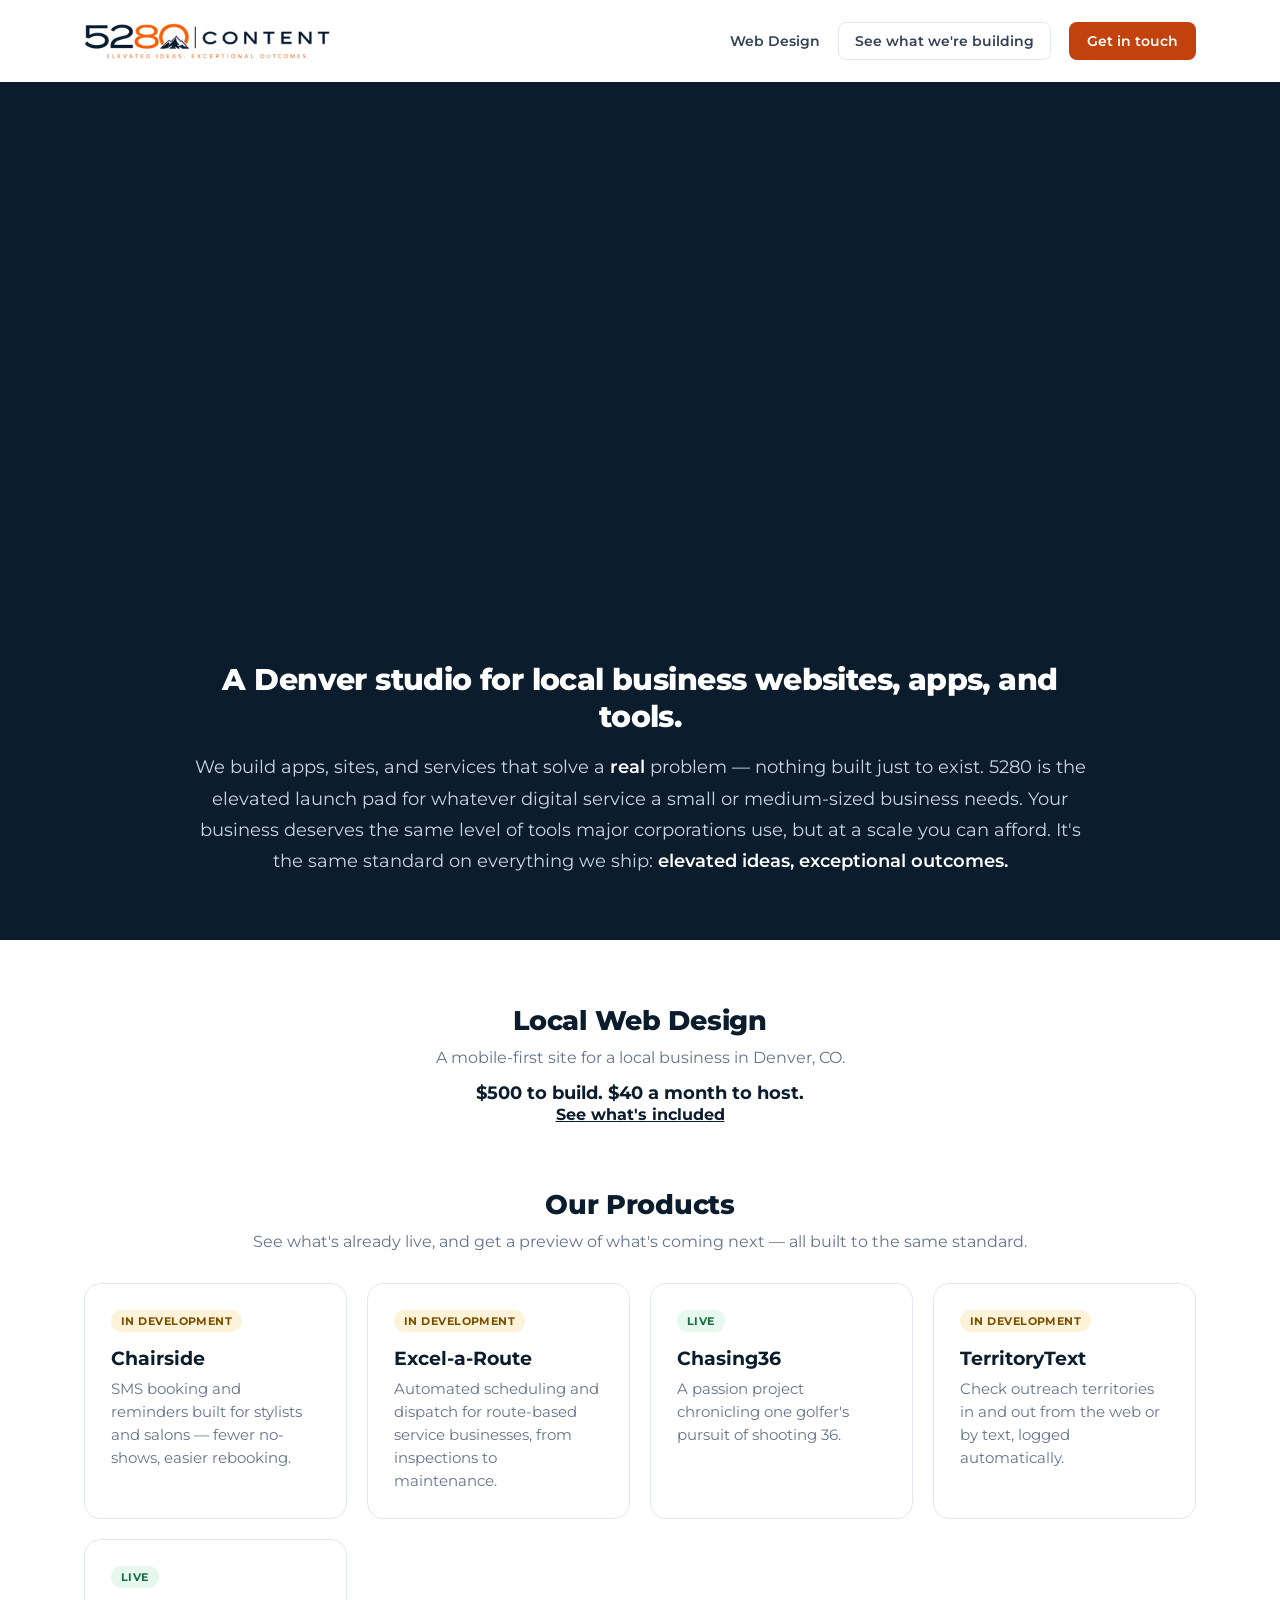
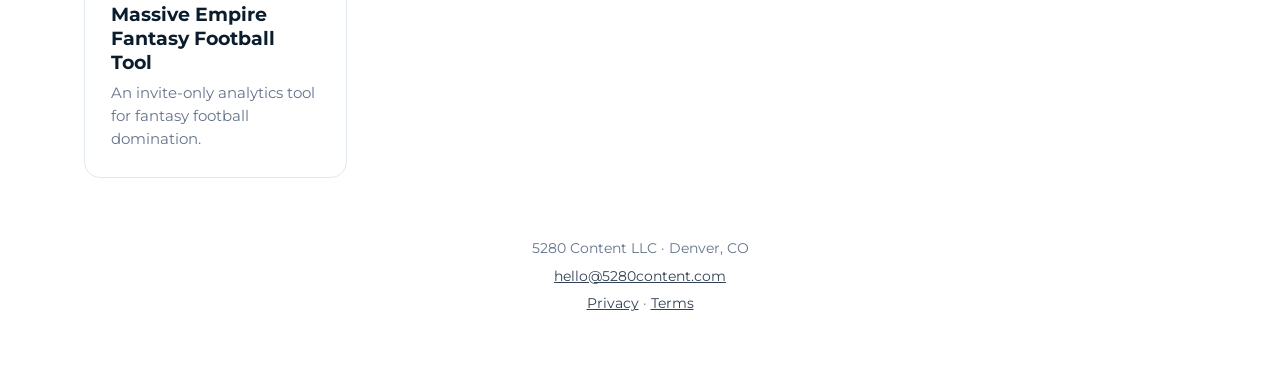
==== commit 12843287: "Merge 08531a3ac3442c58fbb7e37c4778a9f06e2dc226 into 403c4df6eacaa5075e2e7d0d31d93bce4190895f" ====
--- a/index.html
+++ b/index.html
@@ -25,7 +25,7 @@
 <link rel="apple-touch-icon" sizes="180x180" href="/assets/apple-touch-icon.png" />
 <link rel="preload" as="image" type="image/webp" href="/assets/opt/hero-800.e86d4c15.webp" imagesrcset="/assets/opt/hero-800.e86d4c15.webp 800w, /assets/opt/hero-1200.ee1c9604.webp 1200w, /assets/opt/hero-1779.bc72183e.webp 1779w" imagesizes="100vw" media="(max-width: 899px)" fetchpriority="high" />
 <link rel="preload" as="image" type="image/webp" href="/assets/opt/hero-desk-1200.fd1dcd35.webp" imagesrcset="/assets/opt/hero-desk-1200.fd1dcd35.webp 1200w, /assets/opt/hero-desk-1779.e4f742bf.webp 1779w" imagesizes="(min-width: 1779px) 1779px, 100vw" media="(min-width: 900px)" fetchpriority="high" />
-<link rel="stylesheet" href="/assets/opt/site.3dcfa032.css" />
+<link rel="stylesheet" href="/assets/opt/site.8d82ec7e.css" />
 <style>
   @media (min-width: 900px) {
     .hero-banner { display: flex; justify-content: center; background: #0b1d2d; }
@@ -68,6 +68,7 @@
   <div class="nav">
     <a class="brand" href="/"><img src="/assets/opt/logo-491.4fd0b026.webp" srcset="/assets/opt/logo-334.3a35d26b.webp 334w, /assets/opt/logo-491.4fd0b026.webp 491w" sizes="(max-width: 640px) 190px, 245px" alt="5280 Content" width="491" height="72" /></a>
     <div class="nav-links">
+      <a class="nav-link" href="/web-design">Web Design</a>
       <a class="secondary-link" href="#products">See what we're building</a>
       <button type="button" class="cta" onclick="openContactModal('homepage')">Get in touch</button>
     </div>
@@ -86,6 +87,13 @@
       <h1>A Denver studio for local business websites, apps, and tools.</h1>
       <p>We build apps, sites, and services that solve a <strong>real</strong> problem &mdash; nothing built just to exist. 5280 is the elevated launch pad for whatever digital service a small or medium-sized business needs. Your business deserves the same level of tools major corporations use, but at a scale you can afford. It's the same standard on everything we ship: <strong>elevated ideas, exceptional outcomes.</strong></p>
     </div>
+  </div>
+
+  <div class="section-heading">
+    <h2>Local Web Design</h2>
+    <p>A mobile-first site for a local business in Denver, CO.</p>
+    <p class="offer-price">$500 to build. $40 a month to host.</p>
+    <p><a class="offer-link" href="/web-design">See what's included</a></p>
   </div>
 
   <div class="section-heading">
--- a/assets/opt/site.8d82ec7e.css
+++ b/assets/opt/site.8d82ec7e.css
@@ -0,0 +1,486 @@
+@font-face {
+  font-family: Montserrat;
+  font-style: normal;
+  font-weight: 400;
+  font-display: swap;
+  src: url("/assets/fonts/montserrat-latin-400.e66bcd27.woff2") format("woff2");
+  unicode-range: U+0000-00FF, U+0131, U+0152-0153, U+02BB-02BC, U+02C6, U+02DA, U+02DC, U+0304, U+0308, U+0329, U+2000-206F, U+20AC, U+2122, U+2191, U+2193, U+2212, U+2215, U+FEFF, U+FFFD;
+}
+@font-face {
+  font-family: Montserrat;
+  font-style: normal;
+  font-weight: 600;
+  font-display: swap;
+  src: url("/assets/fonts/montserrat-latin-600.d857325c.woff2") format("woff2");
+  unicode-range: U+0000-00FF, U+0131, U+0152-0153, U+02BB-02BC, U+02C6, U+02DA, U+02DC, U+0304, U+0308, U+0329, U+2000-206F, U+20AC, U+2122, U+2191, U+2193, U+2212, U+2215, U+FEFF, U+FFFD;
+}
+@font-face {
+  font-family: Montserrat;
+  font-style: normal;
+  font-weight: 700;
+  font-display: swap;
+  src: url("/assets/fonts/montserrat-latin-700.f9d9e65b.woff2") format("woff2");
+  unicode-range: U+0000-00FF, U+0131, U+0152-0153, U+02BB-02BC, U+02C6, U+02DA, U+02DC, U+0304, U+0308, U+0329, U+2000-206F, U+20AC, U+2122, U+2191, U+2193, U+2212, U+2215, U+FEFF, U+FFFD;
+}
+@font-face {
+  font-family: Montserrat;
+  font-style: normal;
+  font-weight: 800;
+  font-display: swap;
+  src: url("/assets/fonts/montserrat-latin-800.ba826fb8.woff2") format("woff2");
+  unicode-range: U+0000-00FF, U+0131, U+0152-0153, U+02BB-02BC, U+02C6, U+02DA, U+02DC, U+0304, U+0308, U+0329, U+2000-206F, U+20AC, U+2122, U+2191, U+2193, U+2212, U+2215, U+FEFF, U+FFFD;
+}
+@font-face {
+  font-family: "Montserrat Fallback";
+  font-style: normal;
+  font-weight: 400;
+  src: local("Arial"), local("Liberation Sans"), local("Helvetica");
+  size-adjust: 112.19%;
+  ascent-override: 86.28%;
+  descent-override: 22.37%;
+  line-gap-override: 0%;
+}
+@font-face {
+  font-family: "Montserrat Fallback";
+  font-style: normal;
+  font-weight: 600;
+  src: local("Arial Bold"), local("Liberation Sans Bold"), local("Helvetica Bold");
+  size-adjust: 107.86%;
+  ascent-override: 89.74%;
+  descent-override: 23.27%;
+  line-gap-override: 0%;
+}
+@font-face {
+  font-family: "Montserrat Fallback";
+  font-style: normal;
+  font-weight: 700;
+  src: local("Arial Bold"), local("Liberation Sans Bold"), local("Helvetica Bold");
+  size-adjust: 111.4%;
+  ascent-override: 86.9%;
+  descent-override: 22.53%;
+  line-gap-override: 0%;
+}
+@font-face {
+  font-family: "Montserrat Fallback";
+  font-style: normal;
+  font-weight: 800;
+  src: local("Arial Bold"), local("Liberation Sans Bold"), local("Helvetica Bold");
+  size-adjust: 110.65%;
+  ascent-override: 87.48%;
+  descent-override: 22.68%;
+  line-gap-override: 0%;
+}
+
+:root {
+  --navy: #0b1d2d;
+  --slate: #334155;
+  --steel: #64748b;
+  --light-gray: #e2e8f0;
+  --orange: #f97316;
+  --white: #ffffff;
+  --bg: #ffffff;
+  --surface: #ffffff;
+  --border: var(--light-gray);
+  --text: var(--navy);
+  --muted: var(--steel);
+  --accent: var(--orange);
+  --btn: #c2410c;
+  --btn-hover: #9a3412;
+  --pill-live: #146c43;
+  --pill-live-bg: #e7f8ee;
+  --pill-dev: #7a4f01;
+  --pill-dev-bg: #fdf3d9;
+}
+
+* { box-sizing: border-box; }
+html { color-scheme: light; }
+body {
+  margin: 0;
+  background: var(--bg);
+  color: var(--text);
+  font-family: Montserrat, "Montserrat Fallback", Arial, Helvetica, sans-serif;
+}
+a { color: inherit; }
+:focus-visible {
+  outline: 2px solid var(--navy);
+  outline-offset: 3px;
+}
+
+.nav {
+  display: flex;
+  align-items: center;
+  justify-content: space-between;
+  max-width: 1160px;
+  margin: 0 auto;
+  padding: 22px 24px;
+}
+.nav-sub {
+  max-width: 760px;
+  padding: 28px 24px 0;
+}
+.brand {
+  display: flex;
+  align-items: center;
+  text-decoration: none;
+}
+.brand img { display: block; width: 245.5px; height: 36px; }
+.nav-sub .brand img { width: 190.94px; height: 28px; }
+.nav-links {
+  display: flex;
+  align-items: center;
+  gap: 18px;
+}
+.nav a.secondary-link,
+.nav a.back {
+  text-decoration: none;
+  font-size: 0.9rem;
+  color: var(--slate);
+}
+.nav a.secondary-link {
+  font-weight: 600;
+  border: 1.5px solid var(--border);
+  padding: 9px 16px;
+  border-radius: 8px;
+}
+.nav a.back { color: var(--muted); }
+.nav a.secondary-link:hover { color: var(--navy); border-color: var(--slate); }
+.nav a.back:hover { color: var(--text); }
+.nav a.nav-link {
+  text-decoration: none;
+  font-size: 0.9rem;
+  font-weight: 600;
+  color: var(--slate);
+}
+.nav a.nav-link:hover,
+.nav a.nav-link[aria-current="page"] { color: var(--navy); }
+.nav a.cta,
+.nav button.cta,
+a.btn,
+button.btn {
+  display: inline-block;
+  text-decoration: none;
+  font-weight: 600;
+  color: var(--white);
+  background: var(--btn);
+  border: none;
+  cursor: pointer;
+  font-family: inherit;
+  -webkit-appearance: none;
+  appearance: none;
+}
+.nav a.cta,
+.nav button.cta {
+  font-size: 0.9rem;
+  padding: 10px 18px;
+  border-radius: 8px;
+}
+a.btn,
+button.btn {
+  padding: 14px 28px;
+  border-radius: 10px;
+  font-size: 1rem;
+}
+.nav a.cta:hover,
+.nav button.cta:hover,
+a.btn:hover,
+button.btn:hover { background: var(--btn-hover); }
+
+.hero-banner {
+  width: 100%;
+  background: var(--navy);
+  line-height: 0;
+}
+.hero-banner img {
+  width: 100%;
+  height: auto;
+  aspect-ratio: 1779 / 884;
+  max-height: 620px;
+  object-fit: cover;
+  object-position: center top;
+  display: block;
+}
+.hero-copy {
+  background: var(--navy);
+  padding: 44px 24px 64px;
+}
+.hero-copy .inner {
+  max-width: 900px;
+  margin: 0 auto;
+  text-align: center;
+}
+.hero-copy h1 {
+  color: var(--white);
+  font-size: 1.85rem;
+  font-weight: 800;
+  letter-spacing: -0.02em;
+  line-height: 1.25;
+  margin: 0 0 16px;
+}
+.hero-copy p {
+  color: #cbd5e1;
+  font-size: 1.15rem;
+  font-weight: 400;
+  line-height: 1.7;
+  margin: 0;
+}
+.hero-copy p strong {
+  color: var(--white);
+  font-weight: 600;
+}
+
+.section-heading {
+  max-width: 1160px;
+  margin: 64px auto 0;
+  padding: 0 24px;
+  text-align: center;
+}
+.section-heading h2 {
+  font-size: 1.7rem;
+  font-weight: 800;
+  letter-spacing: -0.01em;
+  margin: 0 0 10px;
+}
+.section-heading p {
+  color: var(--muted);
+  font-size: 1.02rem;
+  margin: 0;
+}
+.section-heading p.offer-price,
+.wrap .price-line {
+  color: var(--navy);
+  font-weight: 700;
+  font-size: 1.15rem;
+  margin-top: 14px;
+}
+.section-heading a.offer-link {
+  color: var(--navy);
+  font-weight: 700;
+}
+.grid {
+  max-width: 1160px;
+  margin: 32px auto 0;
+  padding: 0 24px 48px;
+  display: grid;
+  grid-template-columns: repeat(auto-fit, minmax(260px, 1fr));
+  gap: 20px;
+}
+a.card {
+  display: block;
+  background: var(--surface);
+  border: 1px solid var(--border);
+  border-radius: 16px;
+  padding: 26px;
+  text-decoration: none;
+  color: var(--text);
+  transition: transform 0.15s ease, box-shadow 0.15s ease, border-color 0.15s ease;
+}
+a.card:hover {
+  transform: translateY(-3px);
+  box-shadow: 0 12px 28px rgba(11, 29, 45, 0.1);
+  border-color: #cbd5e1;
+}
+.pill {
+  display: inline-block;
+  font-size: 0.7rem;
+  font-weight: 700;
+  letter-spacing: 0.04em;
+  text-transform: uppercase;
+  padding: 4px 10px;
+  border-radius: 999px;
+  margin-bottom: 14px;
+}
+.pill.live { color: var(--pill-live); background: var(--pill-live-bg); }
+.pill.dev { color: var(--pill-dev); background: var(--pill-dev-bg); }
+.card h3 {
+  margin: 0 0 8px;
+  font-size: 1.2rem;
+  font-weight: 700;
+}
+.card p {
+  margin: 0;
+  color: var(--muted);
+  font-size: 0.95rem;
+  line-height: 1.5;
+  font-weight: 400;
+}
+
+.wrap {
+  max-width: 760px;
+  margin: 0 auto;
+  padding: 40px 24px 24px;
+}
+header.hero { text-align: center; margin-bottom: 40px; }
+header.hero .pill { margin-bottom: 16px; font-size: 0.72rem; padding: 5px 12px; }
+header.hero h1 {
+  font-size: 2.1rem;
+  margin: 0 0 12px;
+  letter-spacing: -0.02em;
+}
+header.hero p.tagline,
+header.hero p.lede {
+  color: var(--muted);
+  font-size: 1.1rem;
+  max-width: 520px;
+  margin: 0 auto;
+  line-height: 1.55;
+}
+.wrap section {
+  background: var(--surface);
+  border: 1px solid var(--border);
+  border-radius: 16px;
+  padding: 30px 32px;
+  margin-bottom: 22px;
+}
+.wrap section h2 { margin-top: 0; font-size: 1.1rem; }
+.wrap section h3 { font-size: 1rem; margin: 18px 0 6px; }
+.wrap section h3:first-of-type { margin-top: 0; }
+.wrap section p,
+.wrap section li {
+  color: var(--muted);
+  line-height: 1.65;
+  font-size: 0.98rem;
+}
+.wrap section ul { margin: 0; padding-left: 20px; }
+.wrap section li { margin-bottom: 8px; }
+.wrap section a { color: var(--navy); text-decoration: underline; }
+.cta-row { text-align: center; margin: 34px 0; }
+.updated {
+  color: var(--muted);
+  font-size: 0.85rem;
+  margin: 0 0 8px;
+}
+
+footer {
+  text-align: center;
+  color: var(--muted);
+  font-size: 0.85rem;
+  line-height: 1.6;
+  padding: 12px 24px 50px;
+}
+footer p { margin: 0 0 6px; }
+footer a { color: var(--slate); text-decoration: underline; }
+
+.contact-overlay {
+  position: fixed;
+  inset: 0;
+  background: rgba(11, 29, 45, 0.55);
+  display: flex;
+  align-items: center;
+  justify-content: center;
+  padding: 20px;
+  z-index: 100;
+}
+.contact-overlay[hidden] { display: none; }
+.contact-modal-box {
+  background: var(--white);
+  border-radius: 16px;
+  max-width: 420px;
+  width: 100%;
+  padding: 28px;
+  position: relative;
+  box-shadow: 0 20px 60px rgba(11, 29, 45, 0.35);
+}
+.contact-close {
+  position: absolute;
+  top: 14px;
+  right: 14px;
+  border: none;
+  background: none;
+  font-size: 1.5rem;
+  line-height: 1;
+  cursor: pointer;
+  color: var(--muted);
+  padding: 4px;
+}
+.contact-modal-box h3 {
+  margin: 0 0 6px;
+  font-size: 1.25rem;
+  color: var(--navy);
+}
+.contact-sub {
+  color: var(--muted);
+  font-size: 0.92rem;
+  margin: 0 0 18px;
+  line-height: 1.5;
+}
+#contactForm label {
+  display: block;
+  font-size: 0.85rem;
+  font-weight: 600;
+  color: var(--slate);
+  margin-bottom: 14px;
+}
+#contactForm input[type="text"],
+#contactForm input[type="email"],
+#contactForm textarea {
+  display: block;
+  width: 100%;
+  margin-top: 6px;
+  padding: 10px 12px;
+  border: 1px solid var(--border);
+  border-radius: 8px;
+  font-family: inherit;
+  font-size: 0.95rem;
+  color: var(--navy);
+}
+#contactForm textarea { resize: vertical; }
+.contact-submit {
+  width: 100%;
+  margin-top: 4px;
+  position: relative;
+}
+.contact-submit.is-loading {
+  color: transparent;
+  pointer-events: none;
+}
+.contact-submit.is-loading::after {
+  content: "";
+  position: absolute;
+  top: 50%;
+  left: 50%;
+  width: 16px;
+  height: 16px;
+  margin: -8px 0 0 -8px;
+  border: 2px solid rgba(255, 255, 255, 0.4);
+  border-top-color: #fff;
+  border-radius: 50%;
+  animation: contact-spin 0.7s linear infinite;
+}
+@keyframes contact-spin { to { transform: rotate(360deg); } }
+.contact-status {
+  min-height: 1.2em;
+  font-size: 0.88rem;
+  margin: 10px 0 0;
+}
+.contact-status.ok { color: #146c43; }
+.contact-status.err { color: #c0392b; }
+.hp-field {
+  position: absolute !important;
+  left: -9999px !important;
+  width: 1px;
+  height: 1px;
+  overflow: hidden;
+}
+
+@media (max-width: 640px) {
+  .nav { padding: 16px 20px; flex-wrap: wrap; row-gap: 12px; }
+  .nav-sub { padding: 16px 20px 0; }
+  .nav-links { width: 100%; justify-content: flex-start; flex-wrap: wrap; }
+  .brand img,
+  .nav-sub .brand img { width: 190.94px; height: 28px; }
+  .nav-links { gap: 10px; }
+  .nav a.secondary-link { display: none; }
+  .nav a.cta,
+  .nav button.cta { padding: 8px 14px; font-size: 0.85rem; }
+  .hero-banner img { max-height: 320px; }
+  .hero-copy { padding: 32px 20px 44px; }
+  .hero-copy h1 { font-size: 1.45rem; }
+  .hero-copy p { font-size: 1rem; line-height: 1.6; }
+  .section-heading { margin-top: 44px; }
+  .section-heading h2 { font-size: 1.4rem; }
+  .grid { margin-top: 24px; padding: 0 20px 40px; gap: 14px; }
+  a.card { padding: 20px; }
+  .wrap { padding: 28px 20px 12px; }
+  .wrap section { padding: 22px 18px; }
+  header.hero h1 { font-size: 1.7rem; }
+}
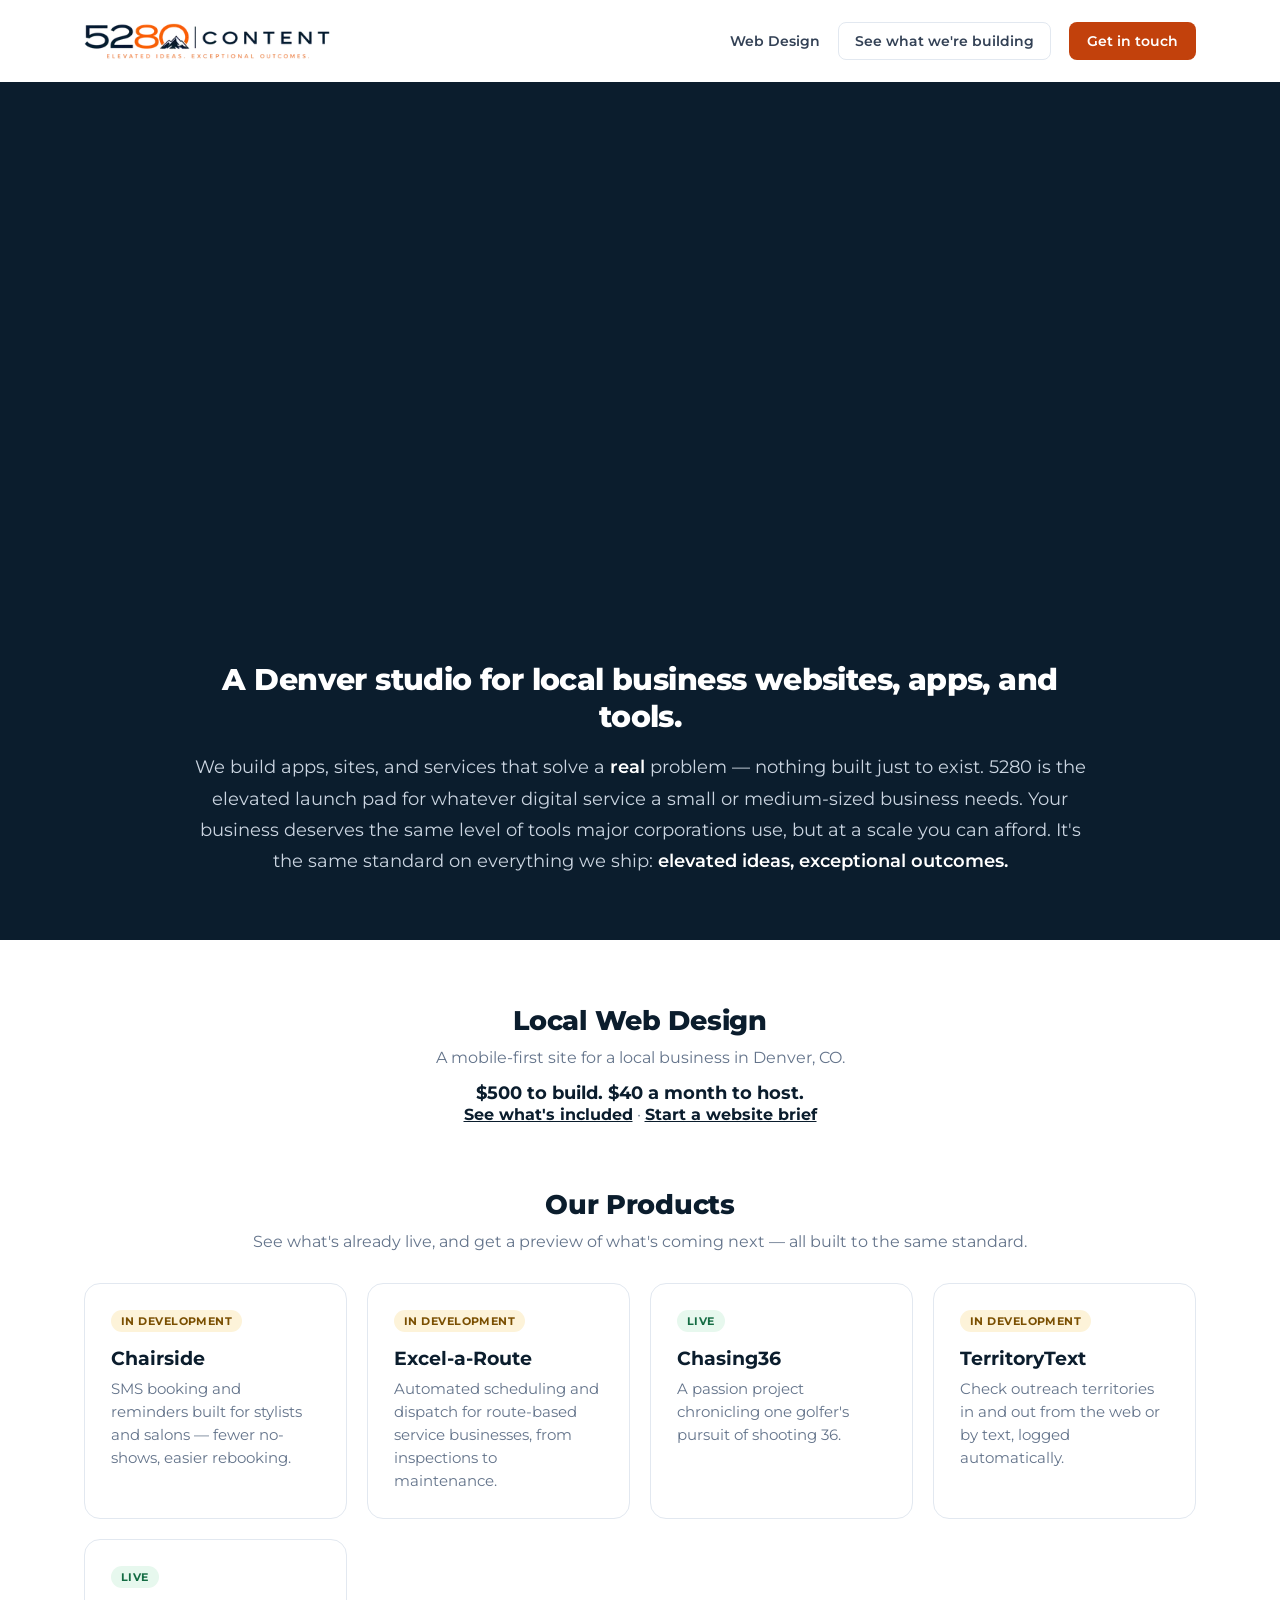
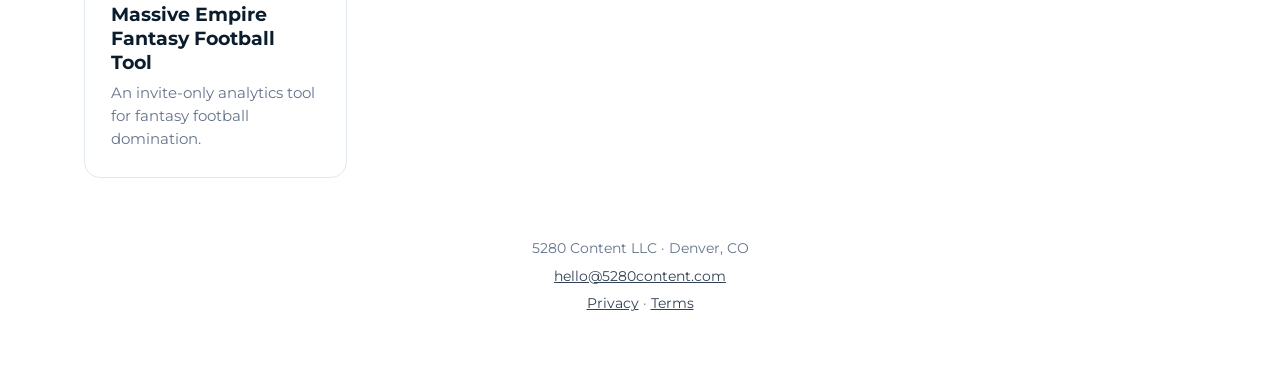
==== commit 3f36fe60: "Merge 49bf4a9825f03d18e31215b7e986e59735960f3f into 08531a3ac3442c58fbb7e37c4778a9f06e2dc226" ====
--- a/index.html
+++ b/index.html
@@ -93,7 +93,7 @@
     <h2>Local Web Design</h2>
     <p>A mobile-first site for a local business in Denver, CO.</p>
     <p class="offer-price">$500 to build. $40 a month to host.</p>
-    <p><a class="offer-link" href="/web-design">See what's included</a></p>
+    <p><a class="offer-link" href="/web-design">See what's included</a> · <a class="offer-link" href="/web-design/brief">Start a website brief</a></p>
   </div>
 
   <div class="section-heading">
